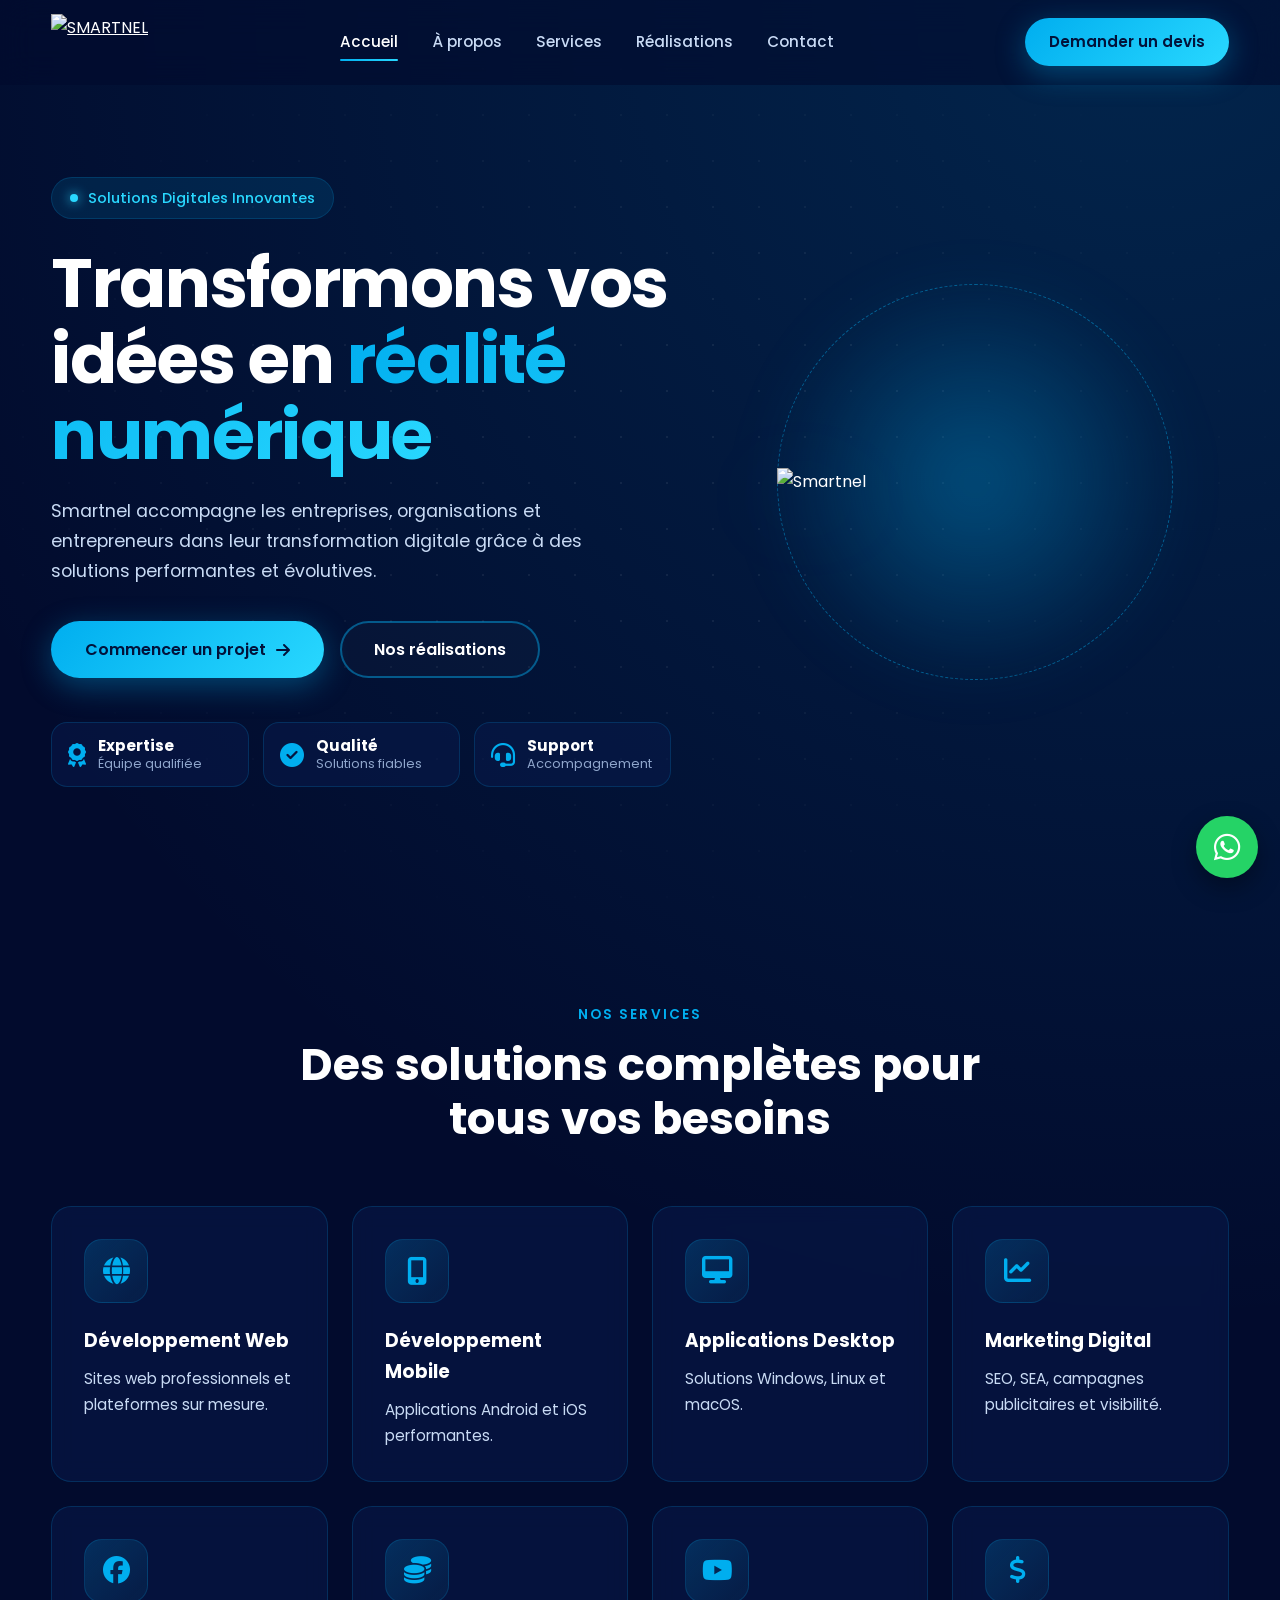
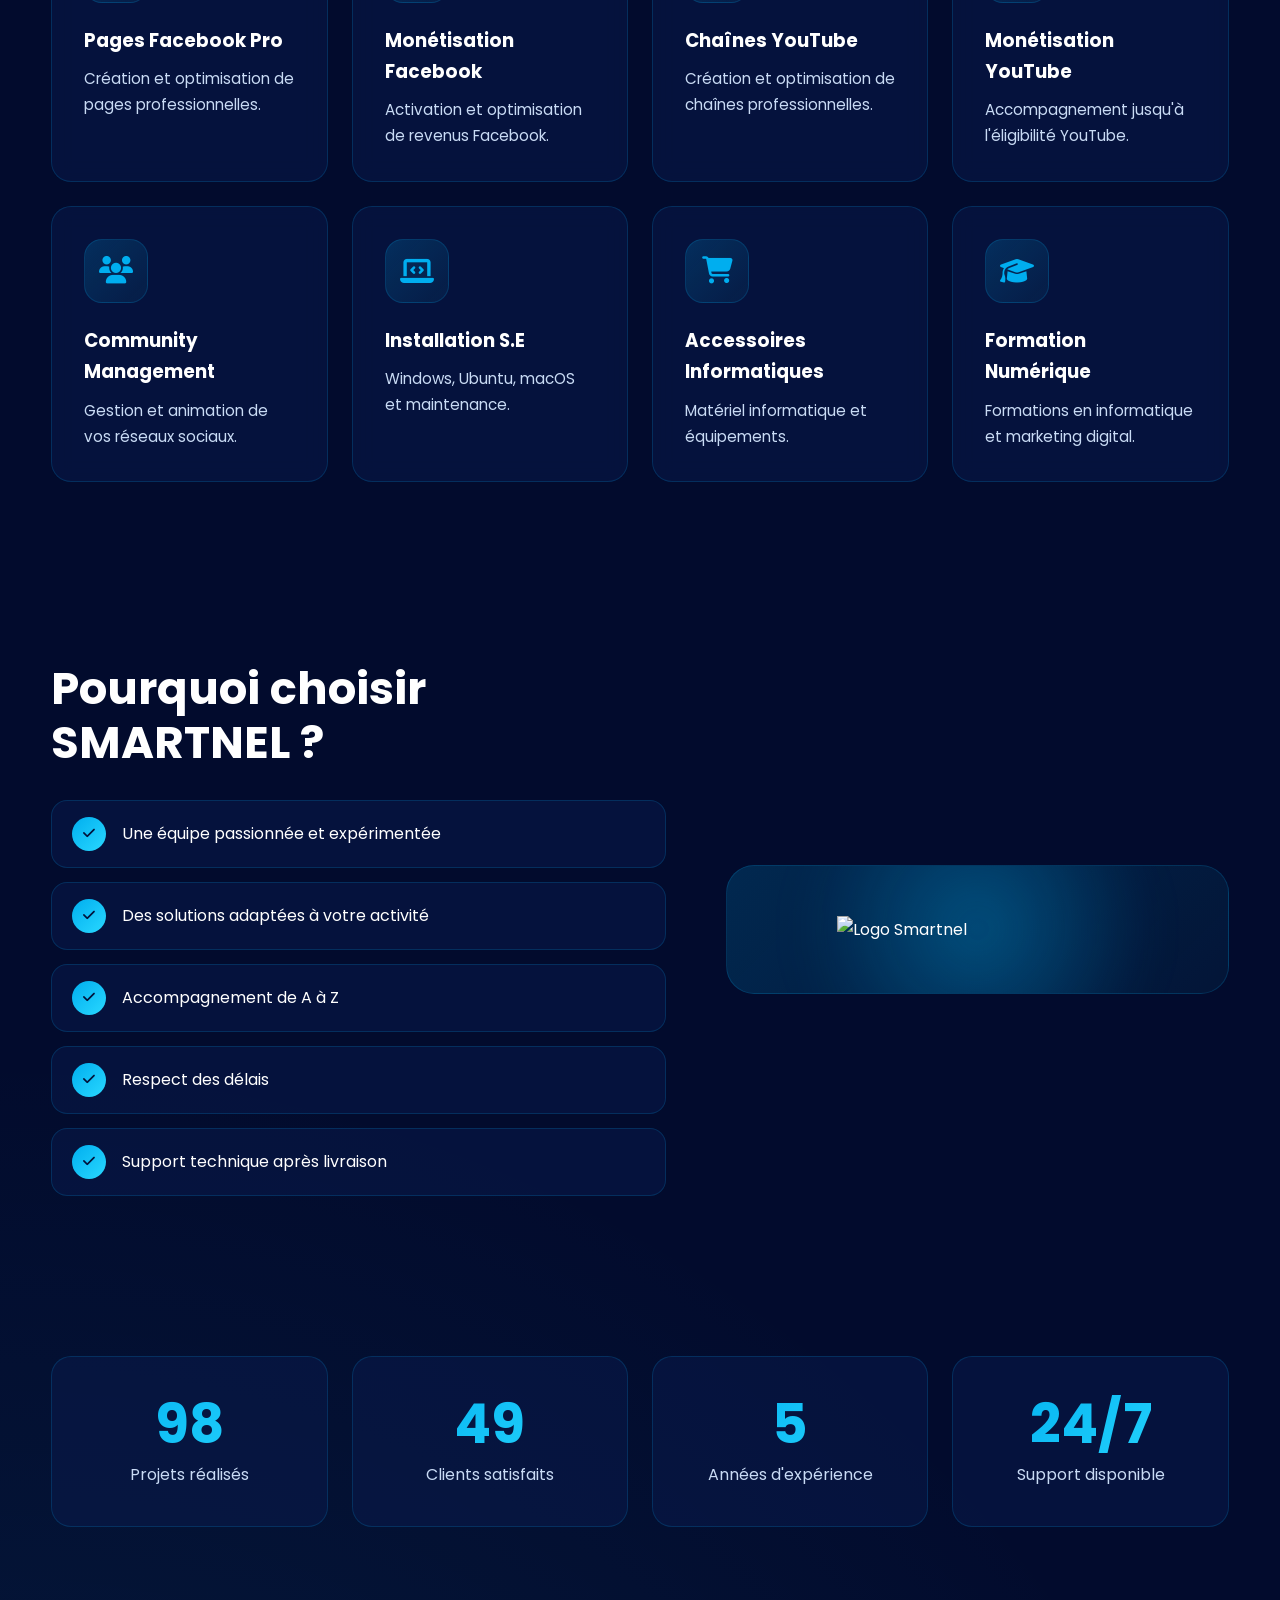
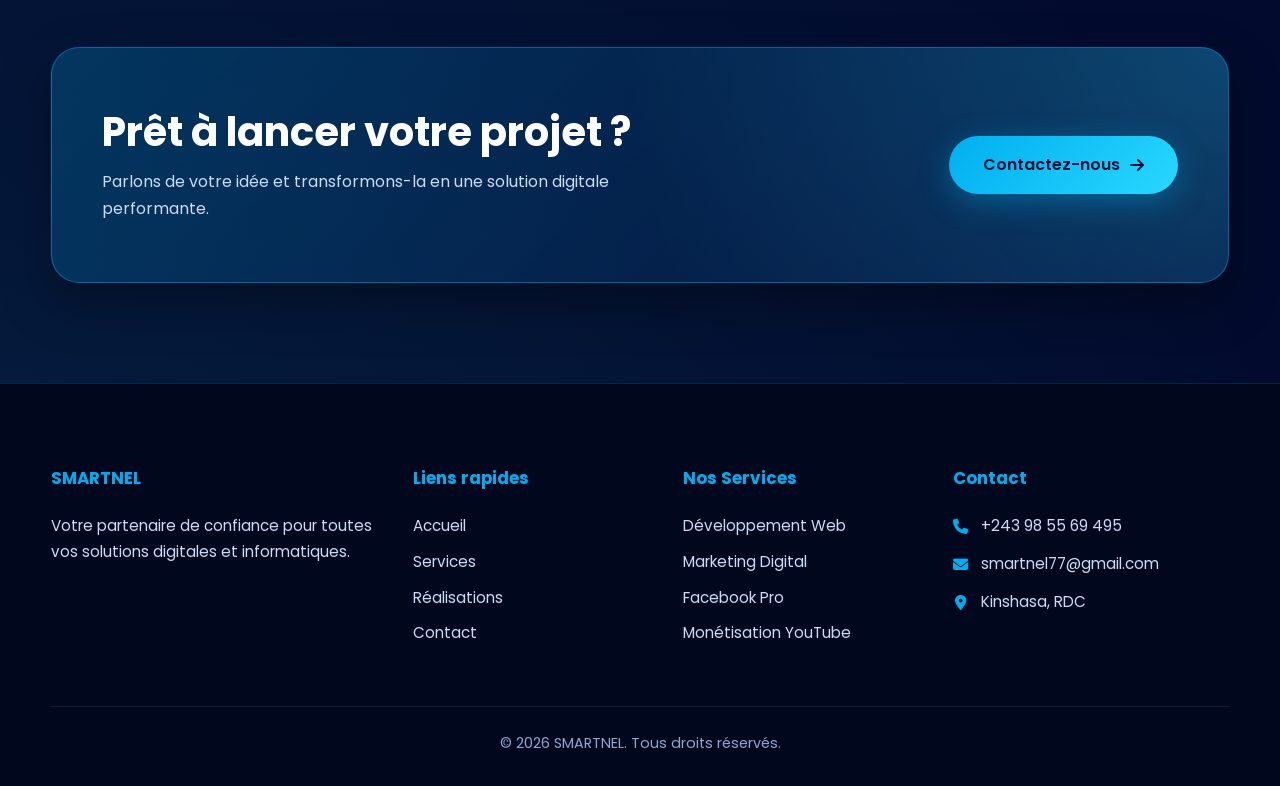
==== index.html @ 30cf660e "Add files via upload" ====
<!DOCTYPE html>
<html lang="fr">
<head>
    <meta charset="UTF-8">
    <meta name="viewport" content="width=device-width, initial-scale=1.0">
    <title>SMARTNEL | Agence Digitale & Solutions Informatiques</title>
    <meta name="description" content="Smartnel accompagne les entreprises et entrepreneurs à Kinshasa : développement web et mobile, marketing digital, community management, formation numérique.">
    <meta name="theme-color" content="#020B2D">

    <!-- Active les animations seulement si JavaScript fonctionne -->
    <script>document.documentElement.classList.add('js');</script>

    <link rel="stylesheet" href="../CSS/index.css">

    <link rel="preconnect" href="https://fonts.googleapis.com">
    <link rel="preconnect" href="https://fonts.gstatic.com" crossorigin>
    <link href="https://fonts.googleapis.com/css2?family=Poppins:wght@300;400;500;600;700;800&display=swap" rel="stylesheet">

    <link rel="stylesheet" href="https://cdnjs.cloudflare.com/ajax/libs/font-awesome/6.5.0/css/all.min.css">

    <script src="../JS/main.js" defer></script>
</head>

<body>

    <!-- FOND -->
    <div class="particles" aria-hidden="true"></div>

    <!-- EN-TÊTE -->
    <header>
        <nav class="navbar" aria-label="Navigation principale">

            <a href="index.html" class="logo" aria-label="SMARTNEL - Accueil">
                <img src="../IMAGES/logo final smarnel Business.png" alt="SMARTNEL">
            </a>

            <ul class="nav-menu" id="menu">
                <li><a href="index.html" class="active">Accueil</a></li>
                <li><a href="./HTML/About.html">À propos</a></li>
                <li><a href="./HTML/Services.html">Services</a></li>
                <li><a href="./HTML/realisation.html">Réalisations</a></li>
                <li><a href="./HTML/Contact.html">Contact</a></li>
                <li class="nav-cta-mobile"><a href="./HTML/Contact.html" class="btn-nav">Demander un devis</a></li>
            </ul>

            <a href="./HTML/Contact.html" class="btn-nav">Demander un devis</a>

            <button class="hamburger" type="button" aria-label="Ouvrir le menu" aria-controls="menu" aria-expanded="false">
                <i class="fas fa-bars"></i>
            </button>

        </nav>
    </header>

    <main>

    <!-- HERO -->
    <section class="hero">

        <div class="hero-content reveal">

            <span class="hero-badge">Solutions Digitales Innovantes</span>

            <h1>
                Transformons vos idées en
                <span>réalité numérique</span>
            </h1>

            <p>
                Smartnel accompagne les entreprises, organisations et
                entrepreneurs dans leur transformation digitale grâce à
                des solutions performantes et évolutives.
            </p>

            <div class="hero-buttons">
                <a href="Contact.html" class="btn-primary">
                    Commencer un projet <i class="fas fa-arrow-right"></i>
                </a>
                <a href="realisation.html" class="btn-secondary">Nos réalisations</a>
            </div>

            <div class="hero-features">

                <div class="feature">
                    <i class="fas fa-award"></i>
                    <div>
                        <h4>Expertise</h4>
                        <p>Équipe qualifiée</p>
                    </div>
                </div>

                <div class="feature">
                    <i class="fas fa-check-circle"></i>
                    <div>
                        <h4>Qualité</h4>
                        <p>Solutions fiables</p>
                    </div>
                </div>

                <div class="feature">
                    <i class="fas fa-headset"></i>
                    <div>
                        <h4>Support</h4>
                        <p>Accompagnement</p>
                    </div>
                </div>

            </div>

        </div>

        <div class="hero-image reveal" data-delay="2">
            <img src="../IMAGES/logo final smarnel Business.png" alt="Smartnel">
        </div>

    </section>

    <!-- SERVICES -->
    <section class="services" id="services">

        <div class="section-title reveal">
            <span>NOS SERVICES</span>
            <h2>Des solutions complètes pour tous vos besoins</h2>
        </div>

        <div class="services-grid">

            <div class="card service-card reveal">
                <div class="icon-box"><i class="fas fa-globe"></i></div>
                <h3>Développement Web</h3>
                <p>Sites web professionnels et plateformes sur mesure.</p>
            </div>

            <div class="card service-card reveal" data-delay="1">
                <div class="icon-box"><i class="fas fa-mobile-alt"></i></div>
                <h3>Développement Mobile</h3>
                <p>Applications Android et iOS performantes.</p>
            </div>

            <div class="card service-card reveal" data-delay="2">
                <div class="icon-box"><i class="fas fa-desktop"></i></div>
                <h3>Applications Desktop</h3>
                <p>Solutions Windows, Linux et macOS.</p>
            </div>

            <div class="card service-card reveal">
                <div class="icon-box"><i class="fas fa-chart-line"></i></div>
                <h3>Marketing Digital</h3>
                <p>SEO, SEA, campagnes publicitaires et visibilité.</p>
            </div>

            <div class="card service-card reveal" data-delay="1">
                <div class="icon-box"><i class="fab fa-facebook"></i></div>
                <h3>Pages Facebook Pro</h3>
                <p>Création et optimisation de pages professionnelles.</p>
            </div>

            <div class="card service-card reveal" data-delay="2">
                <div class="icon-box"><i class="fas fa-coins"></i></div>
                <h3>Monétisation Facebook</h3>
                <p>Activation et optimisation de revenus Facebook.</p>
            </div>

            <div class="card service-card reveal">
                <div class="icon-box"><i class="fab fa-youtube"></i></div>
                <h3>Chaînes YouTube</h3>
                <p>Création et optimisation de chaînes professionnelles.</p>
            </div>

            <div class="card service-card reveal" data-delay="1">
                <div class="icon-box"><i class="fas fa-dollar-sign"></i></div>
                <h3>Monétisation YouTube</h3>
                <p>Accompagnement jusqu'à l'éligibilité YouTube.</p>
            </div>

            <div class="card service-card reveal" data-delay="2">
                <div class="icon-box"><i class="fas fa-users"></i></div>
                <h3>Community Management</h3>
                <p>Gestion et animation de vos réseaux sociaux.</p>
            </div>

            <div class="card service-card reveal">
                <div class="icon-box"><i class="fas fa-laptop-code"></i></div>
                <h3>Installation S.E</h3>
                <p>Windows, Ubuntu, macOS et maintenance.</p>
            </div>

            <div class="card service-card reveal" data-delay="1">
                <div class="icon-box"><i class="fas fa-cart-shopping"></i></div>
                <h3>Accessoires Informatiques</h3>
                <p>Matériel informatique et équipements.</p>
            </div>

            <div class="card service-card reveal" data-delay="2">
                <div class="icon-box"><i class="fas fa-graduation-cap"></i></div>
                <h3>Formation Numérique</h3>
                <p>Formations en informatique et marketing digital.</p>
            </div>

        </div>

    </section>

    <!-- POURQUOI SMARTNEL -->
    <section class="why-smartnel">

        <div class="why-left reveal">

            <h2>Pourquoi choisir SMARTNEL ?</h2>

            <ul>
                <li><i class="fas fa-check"></i> Une équipe passionnée et expérimentée</li>
                <li><i class="fas fa-check"></i> Des solutions adaptées à votre activité</li>
                <li><i class="fas fa-check"></i> Accompagnement de A à Z</li>
                <li><i class="fas fa-check"></i> Respect des délais</li>
                <li><i class="fas fa-check"></i> Support technique après livraison</li>
            </ul>

        </div>

        <div class="why-right reveal" data-delay="2">
            <img src="../IMAGES/logo final smarnel Business.png" alt="Logo Smartnel">
        </div>

    </section>

    <!-- STATISTIQUES -->
    <section class="stats">

        <div class="stat-card reveal">
            <h3 class="counter" data-target="100">100</h3>
            <p>Projets réalisés</p>
        </div>

        <div class="stat-card reveal" data-delay="1">
            <h3 class="counter" data-target="50">50</h3>
            <p>Clients satisfaits</p>
        </div>

        <div class="stat-card reveal" data-delay="2">
            <h3 class="counter" data-target="5">5</h3>
            <p>Années d'expérience</p>
        </div>

        <div class="stat-card reveal" data-delay="3">
            <h3>24/7</h3>
            <p>Support disponible</p>
        </div>

    </section>

    <!-- APPEL À L'ACTION -->
    <section class="cta reveal">

        <div class="cta-content">
            <h2>Prêt à lancer votre projet ?</h2>
            <p>
                Parlons de votre idée et transformons-la
                en une solution digitale performante.
            </p>
        </div>

        <a href="Contact.html" class="btn-primary">
            Contactez-nous <i class="fas fa-arrow-right"></i>
        </a>

    </section>

    </main>

    <!-- PIED DE PAGE -->
    <footer>

        <div class="footer-grid">

            <div>
                <h3>SMARTNEL</h3>
                <p>
                    Votre partenaire de confiance pour toutes vos
                    solutions digitales et informatiques.
                </p>
            </div>

            <div>
                <h3>Liens rapides</h3>
                <ul>
                    <li><a href="index.html">Accueil</a></li>
                    <li><a href="Services.html">Services</a></li>
                    <li><a href="realisation.html">Réalisations</a></li>
                    <li><a href="Contact.html">Contact</a></li>
                </ul>
            </div>

            <div>
                <h3>Nos Services</h3>
                <ul>
                    <li><a href="Services.html">Développement Web</a></li>
                    <li><a href="Services.html">Marketing Digital</a></li>
                    <li><a href="Services.html">Facebook Pro</a></li>
                    <li><a href="Services.html">Monétisation YouTube</a></li>
                </ul>
            </div>

            <div class="footer-contact">
                <h3>Contact</h3>
                <p><i class="fas fa-phone"></i> <a href="tel:+243985569495">+243 98 55 69 495</a></p>
                <p><i class="fas fa-envelope"></i> <a href="mailto:smartnel77@gmail.com">smartnel77@gmail.com</a></p>
                <p><i class="fas fa-location-dot"></i> Kinshasa, RDC</p>
            </div>

        </div>

        <div class="footer-bottom">
            © 2026 SMARTNEL. Tous droits réservés.
        </div>

    </footer>

    <!-- WHATSAPP -->
    <a href="https://wa.me/243985569495" class="whatsapp" target="_blank" rel="noopener" aria-label="Discuter sur WhatsApp">
        <i class="fab fa-whatsapp"></i>
    </a>

</body>
</html>
---- CSS/index.css ----
/* ==========================================================
   SMARTNEL — FEUILLE DE STYLE COMMUNE (v2)
   À lier dans TOUTES les pages : ../CSS/index.css
   Sections :
   1. Variables (charte graphique)
   2. Base
   3. Composants réutilisables (boutons, titres, cartes, formulaires)
   4. En-tête / navigation
   5. Page d'accueil (hero, services, pourquoi, stats, CTA)
   6. Pages secondaires (page-hero, contenu, grilles)
   7. Pied de page, WhatsApp
   8. Animations & responsive
   ========================================================== */

/* ---------- 1. CHARTE GRAPHIQUE ---------- */
:root {
  --bg: #020B2D;
  --bg-soft: #061442;
  --bg-footer: #01081E;
  --bg-card: rgba(10, 26, 76, .55);

  --primary: #00AEEF;
  --secondary: #29D8FF;
  --on-primary: #02123A;          /* texte sur fond cyan : meilleur contraste */

  --white: #FFFFFF;
  --text: #C9DBF5;
  --muted: #8FA6CC;

  --border: rgba(0, 174, 239, .18);
  --border-strong: rgba(0, 174, 239, .45);

  --gradient: linear-gradient(135deg, #00AEEF, #29D8FF);
  --gradient-soft: linear-gradient(135deg, rgba(0,174,239,.18), rgba(41,216,255,.05));

  --radius: 20px;
  --radius-lg: 28px;

  --shadow: 0 20px 50px rgba(0, 0, 0, .35);
  --glow: 0 8px 30px rgba(0, 174, 239, .35);

  --header-h: 84px;
  --container: 1200px;
}

/* ---------- 2. BASE ---------- */
*, *::before, *::after { margin: 0; padding: 0; box-sizing: border-box; }

html { scroll-behavior: smooth; scroll-padding-top: calc(var(--header-h) + 10px); }

body {
  font-family: 'Poppins', sans-serif;
  font-size: 1rem;
  line-height: 1.7;
  color: var(--white);
  background:
    radial-gradient(circle at 90% 0%, rgba(0,174,239,.16), transparent 32%),
    radial-gradient(circle at 0% 100%, rgba(41,216,255,.10), transparent 32%),
    var(--bg);
  overflow-x: hidden;
}

img { max-width: 100%; display: block; }
a { color: inherit; }
button, input, textarea, select { font: inherit; color: inherit; }

:focus-visible { outline: 2px solid var(--secondary); outline-offset: 3px; border-radius: 6px; }

::selection { background: var(--primary); color: var(--on-primary); }

/* Fond en points discrets */
.particles {
  position: fixed; inset: 0; z-index: -1; pointer-events: none;
  background-image: radial-gradient(rgba(255,255,255,.9) 1px, transparent 1px);
  background-size: 46px 46px;
  opacity: .07;
  -webkit-mask-image: radial-gradient(ellipse at center, #000 30%, transparent 80%);
          mask-image: radial-gradient(ellipse at center, #000 30%, transparent 80%);
}

/* ---------- 3. COMPOSANTS RÉUTILISABLES ---------- */
.container { width: min(92%, var(--container)); margin-inline: auto; }
.section { padding: 100px 0; }

/* Boutons */
.btn-primary, .btn-secondary, .btn-nav {
  display: inline-flex; align-items: center; justify-content: center; gap: 10px;
  text-decoration: none; font-weight: 600; border-radius: 50px;
  transition: transform .3s, box-shadow .3s, background .3s, border-color .3s;
  cursor: pointer; border: 0;
}
.btn-primary {
  background: var(--gradient); color: var(--on-primary);
  padding: 15px 34px; box-shadow: var(--glow);
}
.btn-primary:hover { transform: translateY(-4px); box-shadow: 0 14px 40px rgba(0,174,239,.5); }

.btn-secondary {
  padding: 13px 32px; color: var(--white);
  border: 2px solid var(--border-strong); background: rgba(255,255,255,.02);
}
.btn-secondary:hover { border-color: var(--secondary); background: rgba(0,174,239,.12); transform: translateY(-4px); }

.btn-nav {
  background: var(--gradient); color: var(--on-primary);
  padding: 11px 24px; font-size: .95rem; box-shadow: var(--glow);
}
.btn-nav:hover { transform: translateY(-2px); }

/* Titres de section */
.section-title { text-align: center; max-width: 720px; margin: 0 auto 60px; }
.section-title span {
  display: inline-block; color: var(--primary); font-weight: 600;
  letter-spacing: .15em; font-size: .85rem; margin-bottom: 12px;
}
.section-title h2 { font-size: clamp(1.9rem, 4vw, 2.8rem); line-height: 1.2; }
.section-title p { color: var(--text); margin-top: 14px; }

/* Carte générique (réutilisable partout) */
.card {
  background: var(--bg-card);
  backdrop-filter: blur(10px); -webkit-backdrop-filter: blur(10px);
  border: 1px solid var(--border);
  border-radius: var(--radius);
  padding: 32px;
  transition: transform .4s, border-color .4s, box-shadow .4s;
}
.card:hover { transform: translateY(-8px); border-color: var(--primary); box-shadow: 0 0 30px rgba(0,174,239,.22); }

/* Pastille d'icône */
.icon-box {
  width: 64px; height: 64px; border-radius: 18px;
  display: grid; place-items: center; margin-bottom: 22px;
  background: var(--gradient-soft); border: 1px solid var(--border);
  color: var(--primary); font-size: 1.7rem;
  transition: background .4s, color .4s, transform .4s;
}
.card:hover .icon-box { background: var(--gradient); color: var(--on-primary); transform: rotate(-6deg) scale(1.05); }

/* Formulaires (page Contact) */
.form-group { margin-bottom: 20px; }
.form-group label { display: block; margin-bottom: 8px; font-weight: 500; color: var(--text); font-size: .95rem; }
.form-control {
  width: 100%; padding: 14px 18px; border-radius: 14px;
  background: rgba(2, 11, 45, .6); border: 1px solid var(--border); color: var(--white);
  transition: border-color .3s, box-shadow .3s;
}
.form-control::placeholder { color: var(--muted); }
.form-control:focus { outline: none; border-color: var(--primary); box-shadow: 0 0 0 4px rgba(0,174,239,.18); }
textarea.form-control { min-height: 150px; resize: vertical; }

/* Étiquettes */
.tag {
  display: inline-block; padding: 6px 14px; border-radius: 30px; font-size: .82rem; font-weight: 500;
  background: rgba(0,174,239,.14); color: var(--secondary); border: 1px solid var(--border);
}

/* ---------- 4. EN-TÊTE ---------- */
header {
  position: fixed; top: 0; left: 0; width: 100%; z-index: 999;
  background: rgba(2, 11, 45, .6);
  backdrop-filter: blur(16px); -webkit-backdrop-filter: blur(16px);
  border-bottom: 1px solid transparent;
  transition: background .3s, border-color .3s, box-shadow .3s;
}
header.scrolled {
  background: rgba(2, 11, 45, .92);
  border-bottom-color: var(--border);
  box-shadow: 0 8px 30px rgba(0,0,0,.3);
}

.navbar {
  width: min(92%, var(--container)); margin: auto; min-height: var(--header-h);
  display: flex; align-items: center; justify-content: space-between; gap: 24px;
}
.logo img { height: 56px; width: auto; }

.nav-menu { display: flex; gap: 6px; list-style: none; }
.nav-menu a {
  position: relative; display: block; padding: 8px 14px;
  color: var(--text); text-decoration: none; font-weight: 500; font-size: .95rem;
  transition: color .3s;
}
.nav-menu a::after {
  content: ""; position: absolute; left: 14px; right: 14px; bottom: 2px; height: 2px;
  background: var(--gradient); border-radius: 2px;
  transform: scaleX(0); transform-origin: left; transition: transform .3s;
}
.nav-menu a:hover, .nav-menu a.active { color: var(--white); }
.nav-menu a:hover::after, .nav-menu a.active::after { transform: scaleX(1); }
.nav-cta-mobile { display: none; }

.hamburger {
  display: none; background: none; border: 0; cursor: pointer;
  color: var(--white); font-size: 1.7rem; width: 46px; height: 46px; border-radius: 12px;
}
.hamburger:hover { background: rgba(0,174,239,.12); }

/* ---------- 5. ACCUEIL ---------- */
.hero {
  min-height: 100vh;
  width: min(92%, var(--container)); margin: auto;
  padding: calc(var(--header-h) + 50px) 0 70px;
  display: grid; grid-template-columns: 1.1fr .9fr; align-items: center; gap: 50px;
}

.hero-badge {
  display: inline-flex; align-items: center; gap: 10px;
  padding: 8px 18px; margin-bottom: 26px; border-radius: 30px;
  background: rgba(0,174,239,.12); border: 1px solid var(--border);
  color: var(--secondary); font-size: .9rem; font-weight: 500;
}
.hero-badge::before {
  content: ""; width: 8px; height: 8px; border-radius: 50%;
  background: var(--secondary); box-shadow: 0 0 12px var(--secondary);
}

.hero h1 { font-size: clamp(2.3rem, 5.4vw, 4.4rem); line-height: 1.1; font-weight: 700; margin-bottom: 24px; letter-spacing: -.02em; }
.hero h1 span {
  background: var(--gradient); -webkit-background-clip: text; background-clip: text;
  -webkit-text-fill-color: transparent; color: transparent;
}
.hero-content > p { font-size: 1.1rem; color: var(--text); max-width: 560px; margin-bottom: 34px; }

.hero-buttons { display: flex; flex-wrap: wrap; gap: 16px; margin-bottom: 44px; }

.hero-features { display: grid; grid-template-columns: repeat(3, 1fr); gap: 14px; }
.feature {
  display: flex; align-items: center; gap: 12px; padding: 14px 16px;
  background: var(--bg-card); border: 1px solid var(--border); border-radius: 16px;
}
.feature i { color: var(--primary); font-size: 1.5rem; }
.feature h4 { font-size: .95rem; line-height: 1.2; }
.feature p { font-size: .8rem; color: var(--muted); line-height: 1.3; }

.hero-image { position: relative; display: grid; place-items: center; }
.hero-image::before {
  content: ""; position: absolute; width: 85%; aspect-ratio: 1; border-radius: 50%;
  background: radial-gradient(circle, rgba(0,174,239,.35), transparent 68%);
  filter: blur(30px);
}
.hero-image::after {
  content: ""; position: absolute; width: 78%; aspect-ratio: 1; border-radius: 50%;
  border: 1px dashed var(--border-strong);
  animation: spin 40s linear infinite;
}
.hero-image img { position: relative; z-index: 1; width: 78%; animation: floating 6s ease-in-out infinite; filter: drop-shadow(0 20px 40px rgba(0,174,239,.35)); }

/* Services */
.services { padding: 100px 0; width: min(92%, var(--container)); margin: auto; }
.services-grid { display: grid; grid-template-columns: repeat(auto-fit, minmax(260px, 1fr)); gap: 24px; }
.service-card h3 { font-size: 1.15rem; margin-bottom: 10px; }
.service-card p { color: var(--text); font-size: .95rem; }

/* Pourquoi SMARTNEL */
.why-smartnel {
  width: min(92%, var(--container)); margin: auto; padding: 80px 0;
  display: grid; grid-template-columns: 1.1fr .9fr; align-items: center; gap: 60px;
}
.why-left h2 { font-size: clamp(1.9rem, 4vw, 2.8rem); line-height: 1.2; margin-bottom: 30px; }
.why-left ul { list-style: none; display: grid; gap: 14px; }
.why-left li {
  display: flex; align-items: center; gap: 16px; padding: 16px 20px;
  background: var(--bg-card); border: 1px solid var(--border); border-radius: 16px;
  transition: transform .3s, border-color .3s;
}
.why-left li:hover { transform: translateX(8px); border-color: var(--primary); }
.why-left li i {
  flex: none; width: 34px; height: 34px; border-radius: 50%; display: grid; place-items: center;
  background: var(--gradient); color: var(--on-primary); font-size: .85rem;
}
.why-right {
  position: relative; display: grid; place-items: center; padding: 50px;
  border-radius: var(--radius-lg); background: var(--gradient-soft); border: 1px solid var(--border);
  overflow: hidden;
}
.why-right::before {
  content: ""; position: absolute; width: 70%; aspect-ratio: 1; border-radius: 50%;
  background: radial-gradient(circle, rgba(0,174,239,.35), transparent 70%); filter: blur(24px);
}
.why-right img { position: relative; width: 70%; }

/* Statistiques */
.stats {
  width: min(92%, var(--container)); margin: auto; padding: 80px 0;
  display: grid; grid-template-columns: repeat(auto-fit, minmax(220px, 1fr)); gap: 24px;
}
.stat-card {
  text-align: center; padding: 38px 20px; border-radius: var(--radius);
  background: var(--bg-card); border: 1px solid var(--border);
  transition: transform .3s, border-color .3s;
}
.stat-card:hover { transform: translateY(-6px); border-color: var(--primary); }
.stat-card h3 {
  font-size: clamp(2.4rem, 5vw, 3.4rem); line-height: 1.1; font-weight: 700;
  background: var(--gradient); -webkit-background-clip: text; background-clip: text;
  -webkit-text-fill-color: transparent; color: transparent;
}
.stat-card p { color: var(--text); margin-top: 6px; }

/* Appel à l'action */
.cta {
  width: min(92%, var(--container)); margin: 40px auto 100px;
  padding: 60px 50px; border-radius: var(--radius-lg);
  display: flex; align-items: center; justify-content: space-between; gap: 30px; flex-wrap: wrap;
  background:
    radial-gradient(circle at 100% 0%, rgba(41,216,255,.25), transparent 50%),
    linear-gradient(135deg, rgba(0,174,239,.22), rgba(6,20,66,.8));
  border: 1px solid var(--border-strong);
  box-shadow: var(--shadow);
}
.cta h2 { font-size: clamp(1.7rem, 3.6vw, 2.5rem); line-height: 1.2; margin-bottom: 12px; }
.cta p { color: var(--text); max-width: 520px; }

/* ---------- 6. PAGES SECONDAIRES ---------- */
/* Bandeau de titre en haut de chaque page (About, Services, Blog…) */
.page-hero {
  padding: calc(var(--header-h) + 70px) 0 60px; text-align: center;
  background: radial-gradient(ellipse at 50% 0%, rgba(0,174,239,.2), transparent 60%);
}
.page-hero h1 { font-size: clamp(2.2rem, 5vw, 3.6rem); line-height: 1.15; margin-bottom: 14px; }
.page-hero p { color: var(--text); max-width: 640px; margin: 0 auto; }
.breadcrumb { display: inline-flex; gap: 10px; margin-bottom: 18px; font-size: .9rem; color: var(--muted); }
.breadcrumb a { color: var(--secondary); text-decoration: none; }
.breadcrumb a:hover { text-decoration: underline; }

.grid-2 { display: grid; grid-template-columns: repeat(2, 1fr); gap: 30px; }
.grid-3 { display: grid; grid-template-columns: repeat(auto-fit, minmax(280px, 1fr)); gap: 28px; }

/* Texte long (articles de blog, à propos) */
.prose { max-width: 780px; margin: auto; color: var(--text); }
.prose h2, .prose h3 { color: var(--white); margin: 36px 0 14px; line-height: 1.25; }
.prose p { margin-bottom: 18px; }
.prose a { color: var(--secondary); }
.prose ul { margin: 0 0 18px 22px; }

/* ---------- 7. PIED DE PAGE & WHATSAPP ---------- */
footer { background: var(--bg-footer); border-top: 1px solid var(--border); padding: 80px 0 30px; }
.footer-grid {
  width: min(92%, var(--container)); margin: auto;
  display: grid; grid-template-columns: 1.4fr 1fr 1fr 1.2fr; gap: 40px;
}
.footer-grid h3 { margin-bottom: 20px; color: var(--primary); font-size: 1.05rem; }
.footer-grid p, .footer-grid li { color: var(--text); font-size: .95rem; }
.footer-grid ul { list-style: none; }
.footer-grid li { margin-bottom: 10px; }
.footer-grid a { text-decoration: none; transition: color .3s, padding .3s; }
.footer-grid ul a:hover { color: var(--secondary); padding-left: 6px; }
.footer-contact p { display: flex; align-items: flex-start; gap: 12px; margin-bottom: 12px; }
.footer-contact i { color: var(--primary); margin-top: 6px; width: 16px; text-align: center; }
.footer-bottom {
  width: min(92%, var(--container)); margin: 50px auto 0; padding-top: 24px;
  text-align: center; color: var(--muted); font-size: .9rem;
  border-top: 1px solid rgba(255,255,255,.08);
}

.whatsapp {
  position: fixed; right: 22px; bottom: 22px; z-index: 999;
  width: 62px; height: 62px; border-radius: 50%;
  display: grid; place-items: center;
  background: #25D366; color: var(--white); font-size: 1.9rem; text-decoration: none;
  box-shadow: 0 10px 25px rgba(0,0,0,.35);
  animation: pulse 2s infinite; transition: transform .3s;
}
.whatsapp:hover { transform: scale(1.1); }

/* ---------- 8. ANIMATIONS ---------- */
@keyframes floating { 0%, 100% { transform: translateY(0); } 50% { transform: translateY(-18px); } }
@keyframes spin { to { transform: rotate(360deg); } }
@keyframes pulse {
  0%   { box-shadow: 0 0 0 0 rgba(37,211,102,.6), 0 10px 25px rgba(0,0,0,.35); }
  70%  { box-shadow: 0 0 0 20px rgba(37,211,102,0), 0 10px 25px rgba(0,0,0,.35); }
  100% { box-shadow: 0 0 0 0 rgba(37,211,102,0), 0 10px 25px rgba(0,0,0,.35); }
}

/* Apparition au défilement (activée seulement si JavaScript est actif) */
.js .reveal { opacity: 0; transform: translateY(28px); transition: opacity .7s ease, transform .7s ease; }
.js .reveal.visible { opacity: 1; transform: none; }
.js .reveal[data-delay="1"] { transition-delay: .08s; }
.js .reveal[data-delay="2"] { transition-delay: .16s; }
.js .reveal[data-delay="3"] { transition-delay: .24s; }

@media (prefers-reduced-motion: reduce) {
  *, *::before, *::after { animation: none !important; transition: none !important; scroll-behavior: auto !important; }
  .js .reveal { opacity: 1; transform: none; }
}

/* ---------- RESPONSIVE ---------- */
@media (max-width: 991px) {
  .hero { grid-template-columns: 1fr; text-align: center; min-height: auto; gap: 30px; }
  .hero-content > p { margin-inline: auto; }
  .hero-buttons { justify-content: center; }
  .hero-image { order: -1; }
  .hero-image img { width: 52%; }
  .hero-image::after { width: 56%; }
  .hero-image::before { width: 60%; }

  .why-smartnel { grid-template-columns: 1fr; }
  .footer-grid { grid-template-columns: 1fr 1fr; }
  .grid-2 { grid-template-columns: 1fr; }

  .btn-nav { display: none; }
  .hamburger { display: grid; place-items: center; }

  .nav-menu {
    position: absolute; top: 100%; left: 0; right: 0;
    flex-direction: column; gap: 0; padding: 12px 4%;
    background: rgba(2, 11, 45, .97);
    border-bottom: 1px solid var(--border);
    box-shadow: 0 20px 40px rgba(0,0,0,.4);
    max-height: 0; overflow: hidden; opacity: 0; visibility: hidden;
    transition: max-height .4s ease, opacity .3s, visibility .3s;
  }
  .nav-menu.open { max-height: 480px; opacity: 1; visibility: visible; padding: 16px 4% 24px; }
  .nav-menu a { padding: 14px 6px; border-bottom: 1px solid rgba(255,255,255,.06); font-size: 1rem; }
  .nav-menu a::after { display: none; }
  .nav-menu a.active { color: var(--primary); }
  .nav-cta-mobile { display: block; margin-top: 16px; }
  .nav-menu .nav-cta-mobile a { display: flex; border: 0; text-align: center; color: var(--on-primary); }

  .cta { padding: 44px 28px; text-align: center; justify-content: center; }
}

@media (max-width: 576px) {
  .section, .services { padding: 70px 0; }
  .hero-features { grid-template-columns: 1fr; }
  .hero-buttons .btn-primary, .hero-buttons .btn-secondary { width: 100%; }
  .footer-grid { grid-template-columns: 1fr; }
  .logo img { height: 48px; }
  .whatsapp { width: 56px; height: 56px; right: 16px; bottom: 16px; }
}
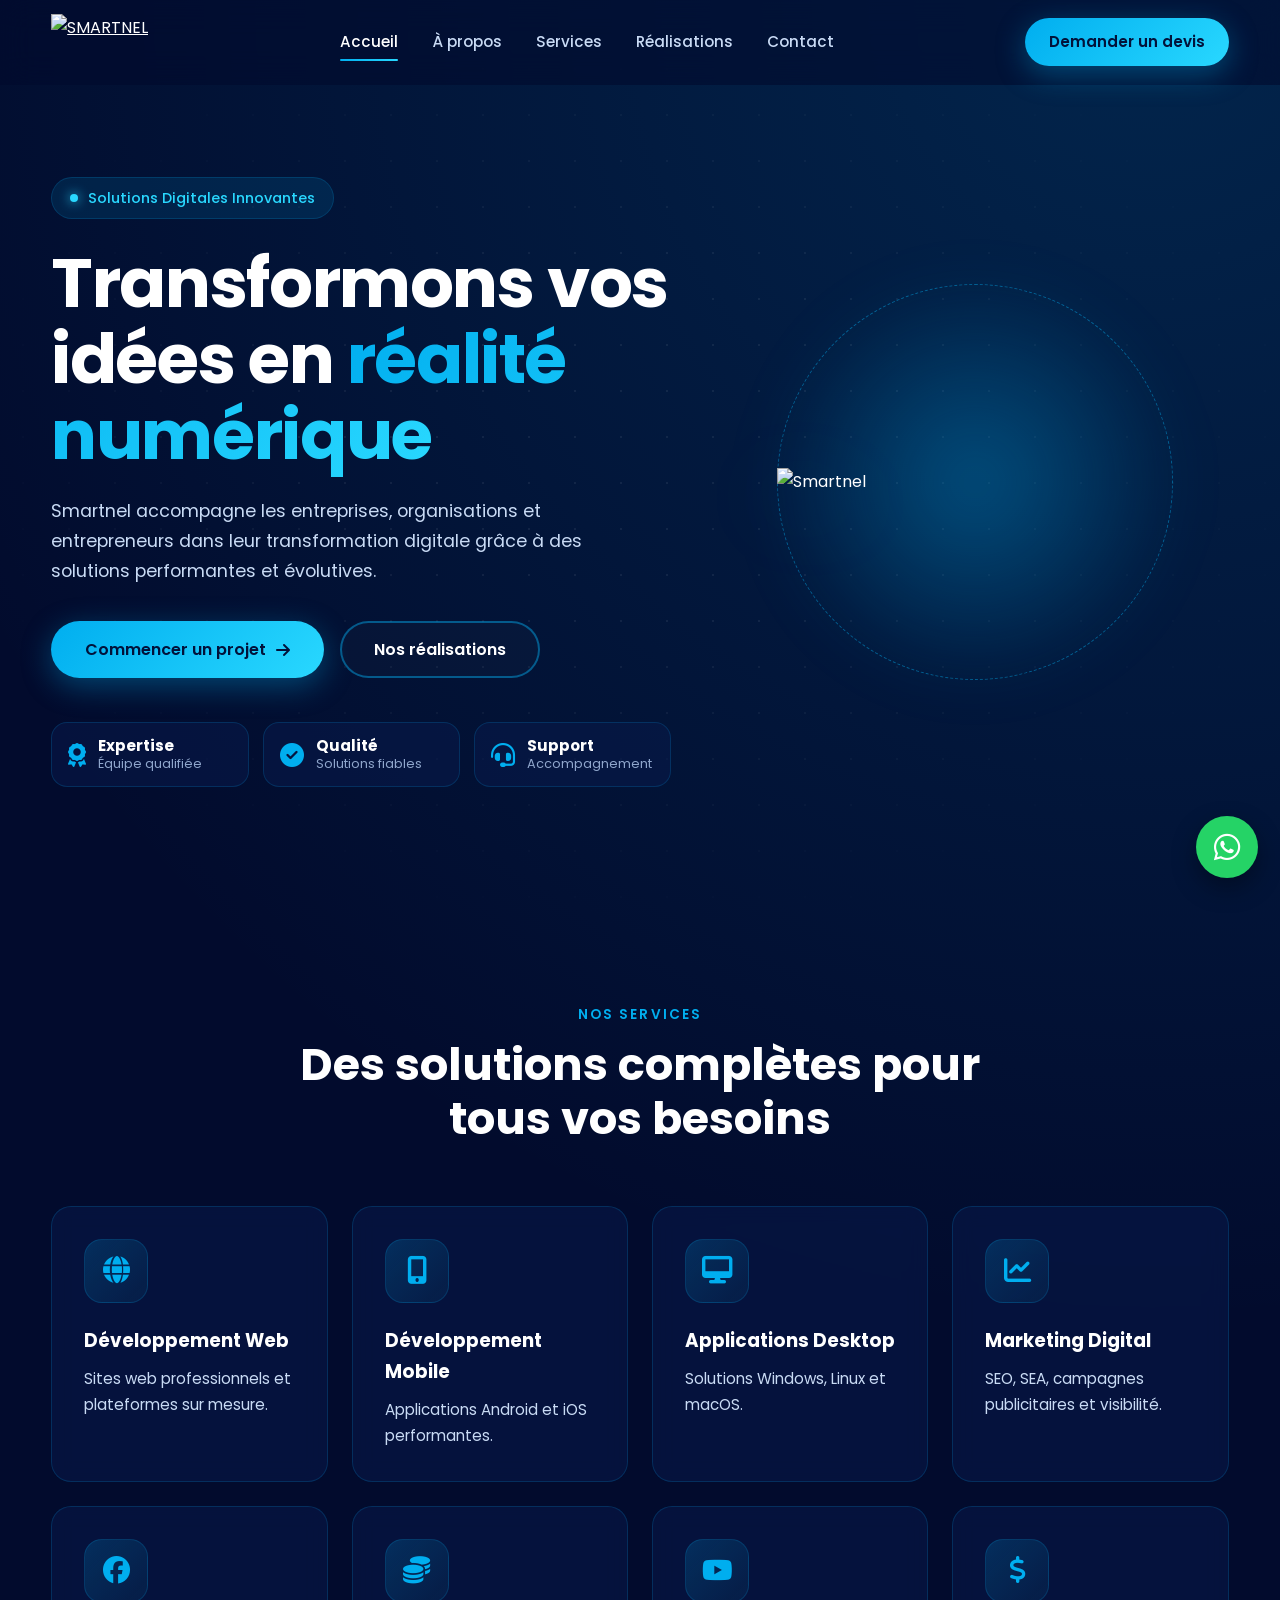
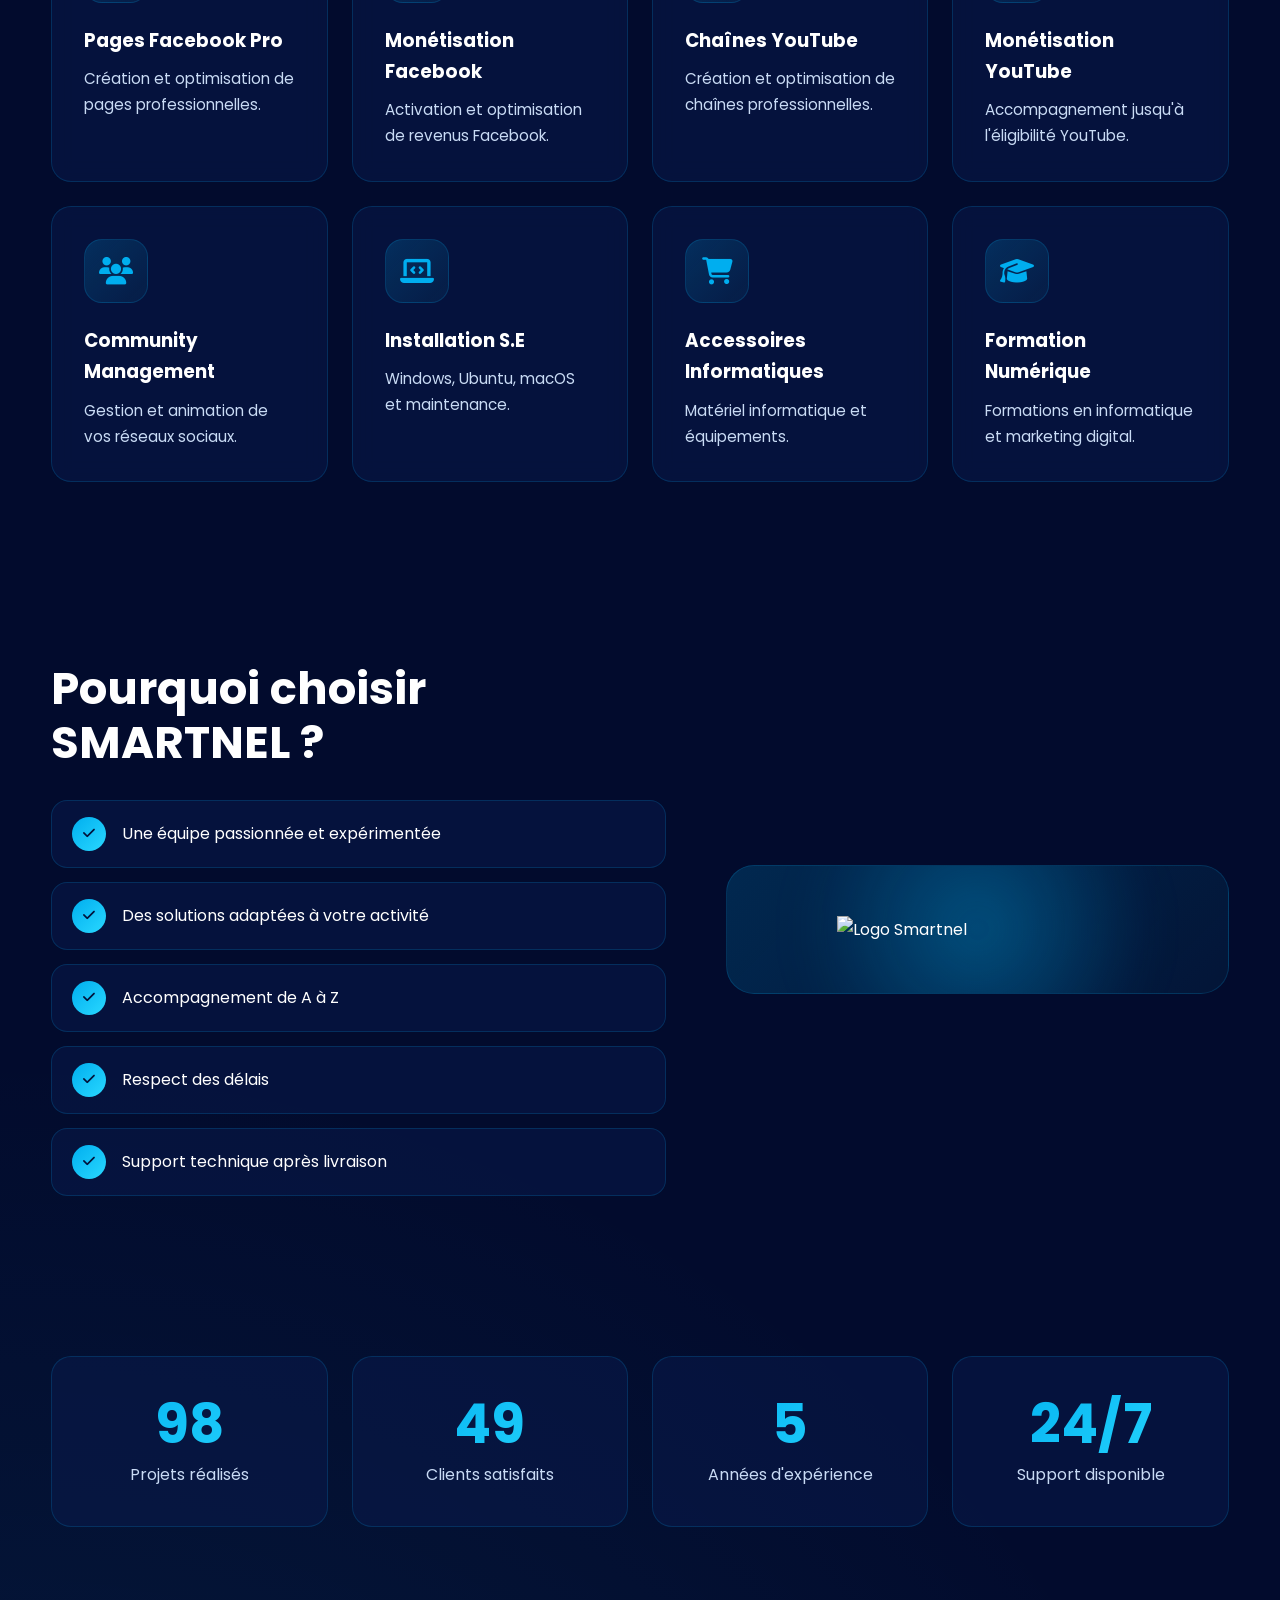
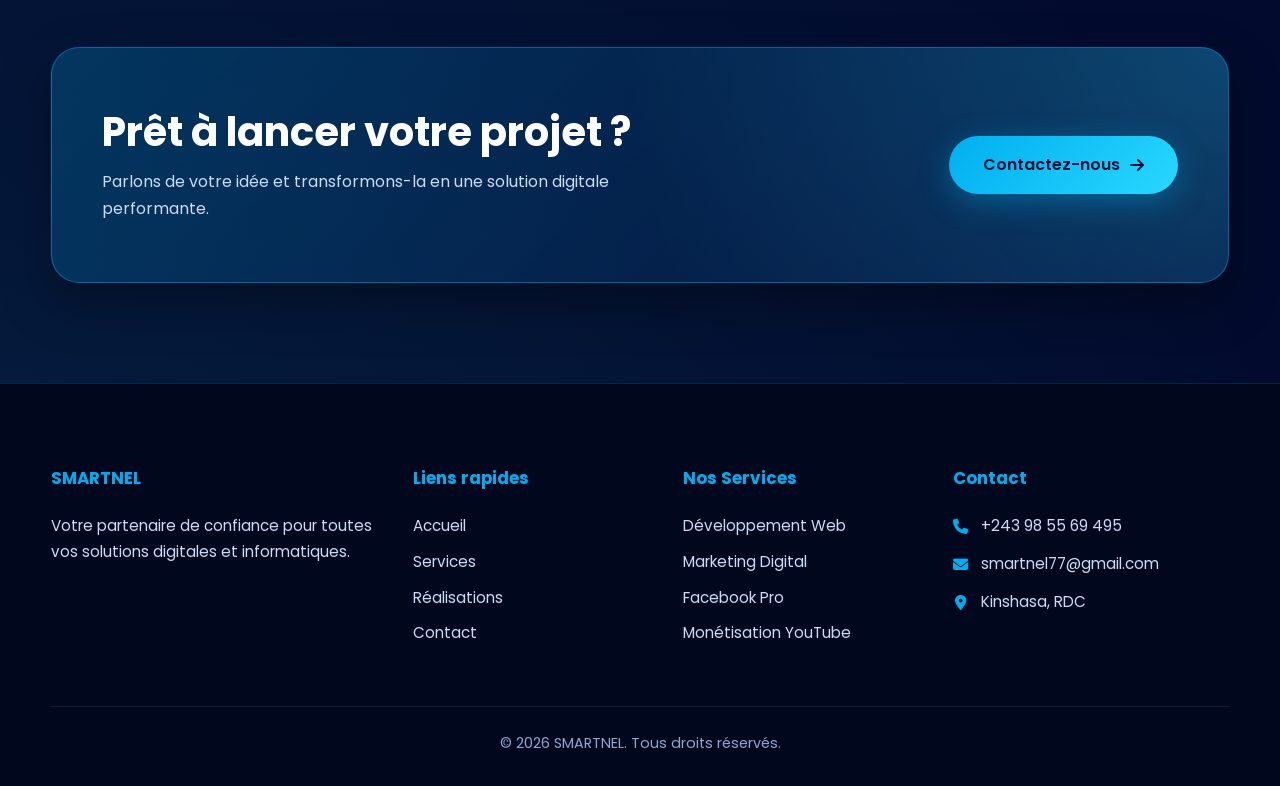
==== commit 81c127e6: "Fix HTML encoding issues in index.html" ====
--- a/index.html
+++ b/index.html
@@ -322,4 +322,4 @@
     </a>
 
 </body>
-</html>+</html>
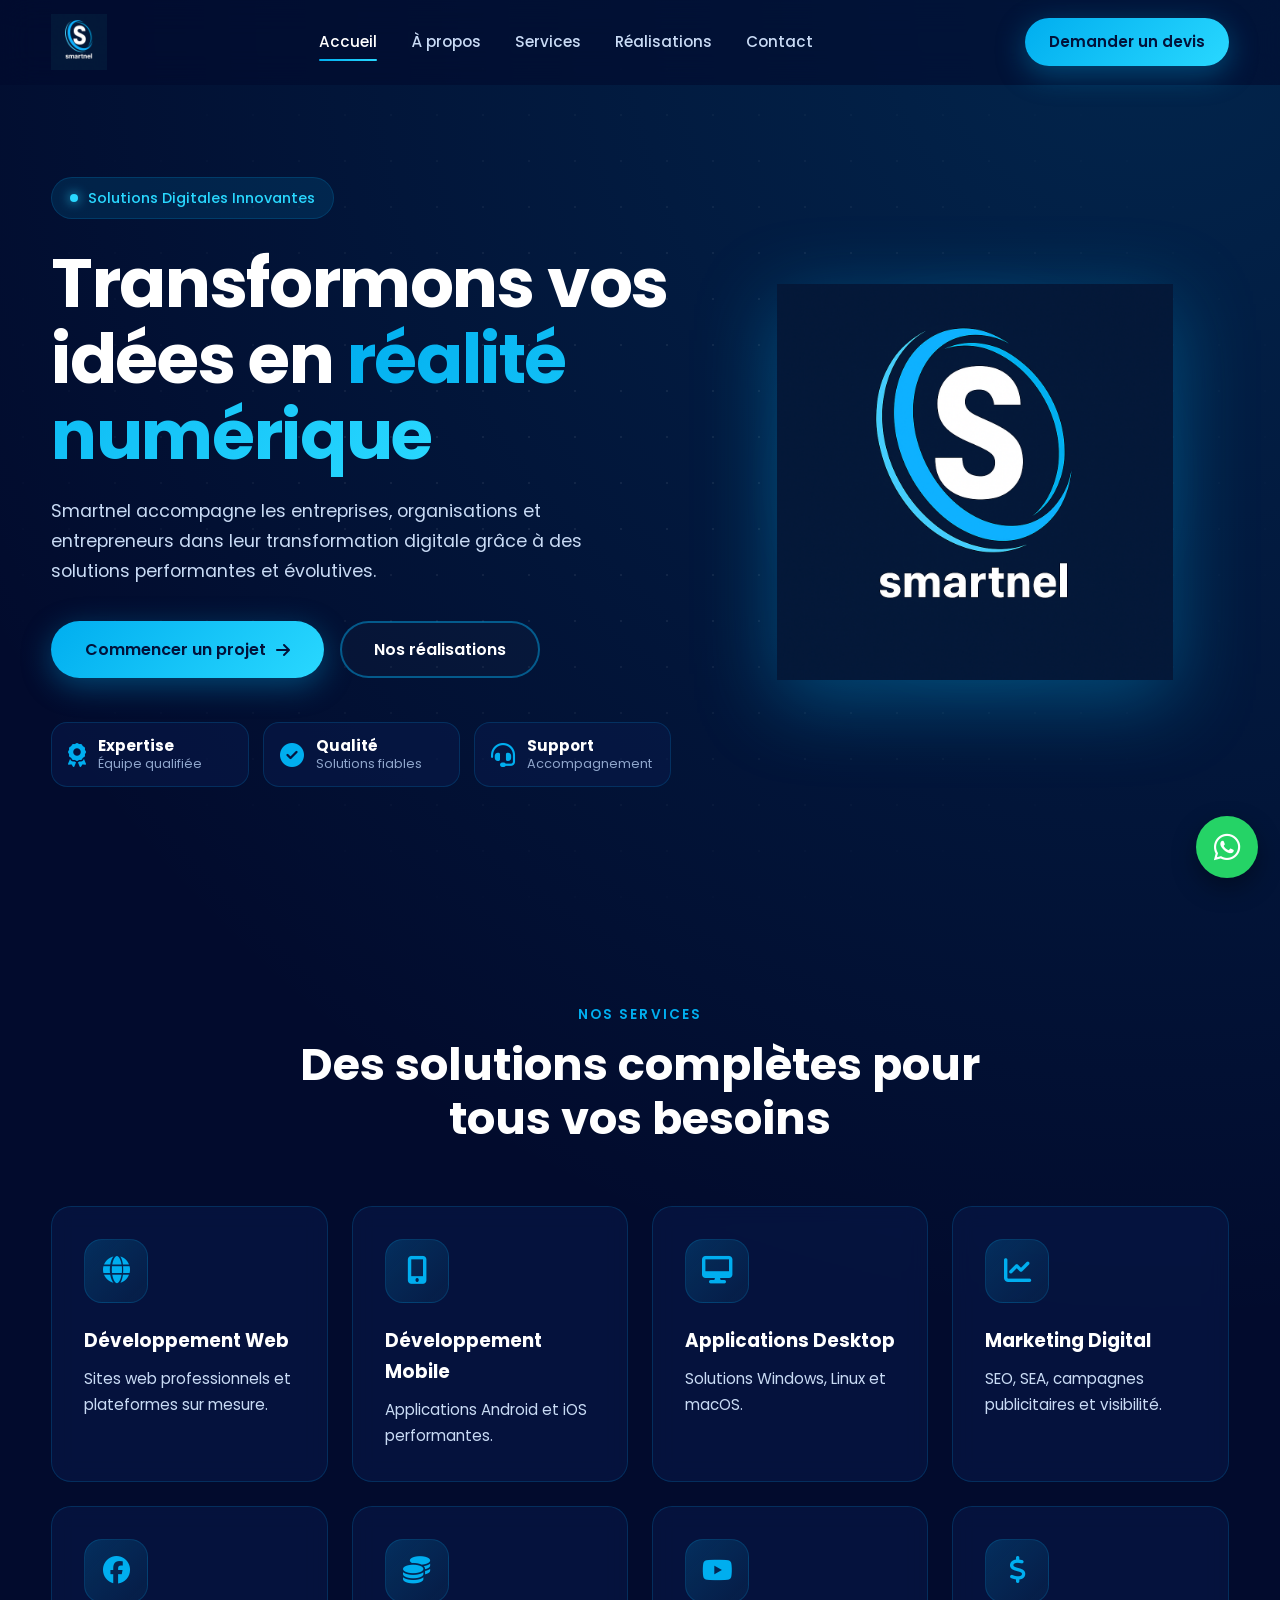
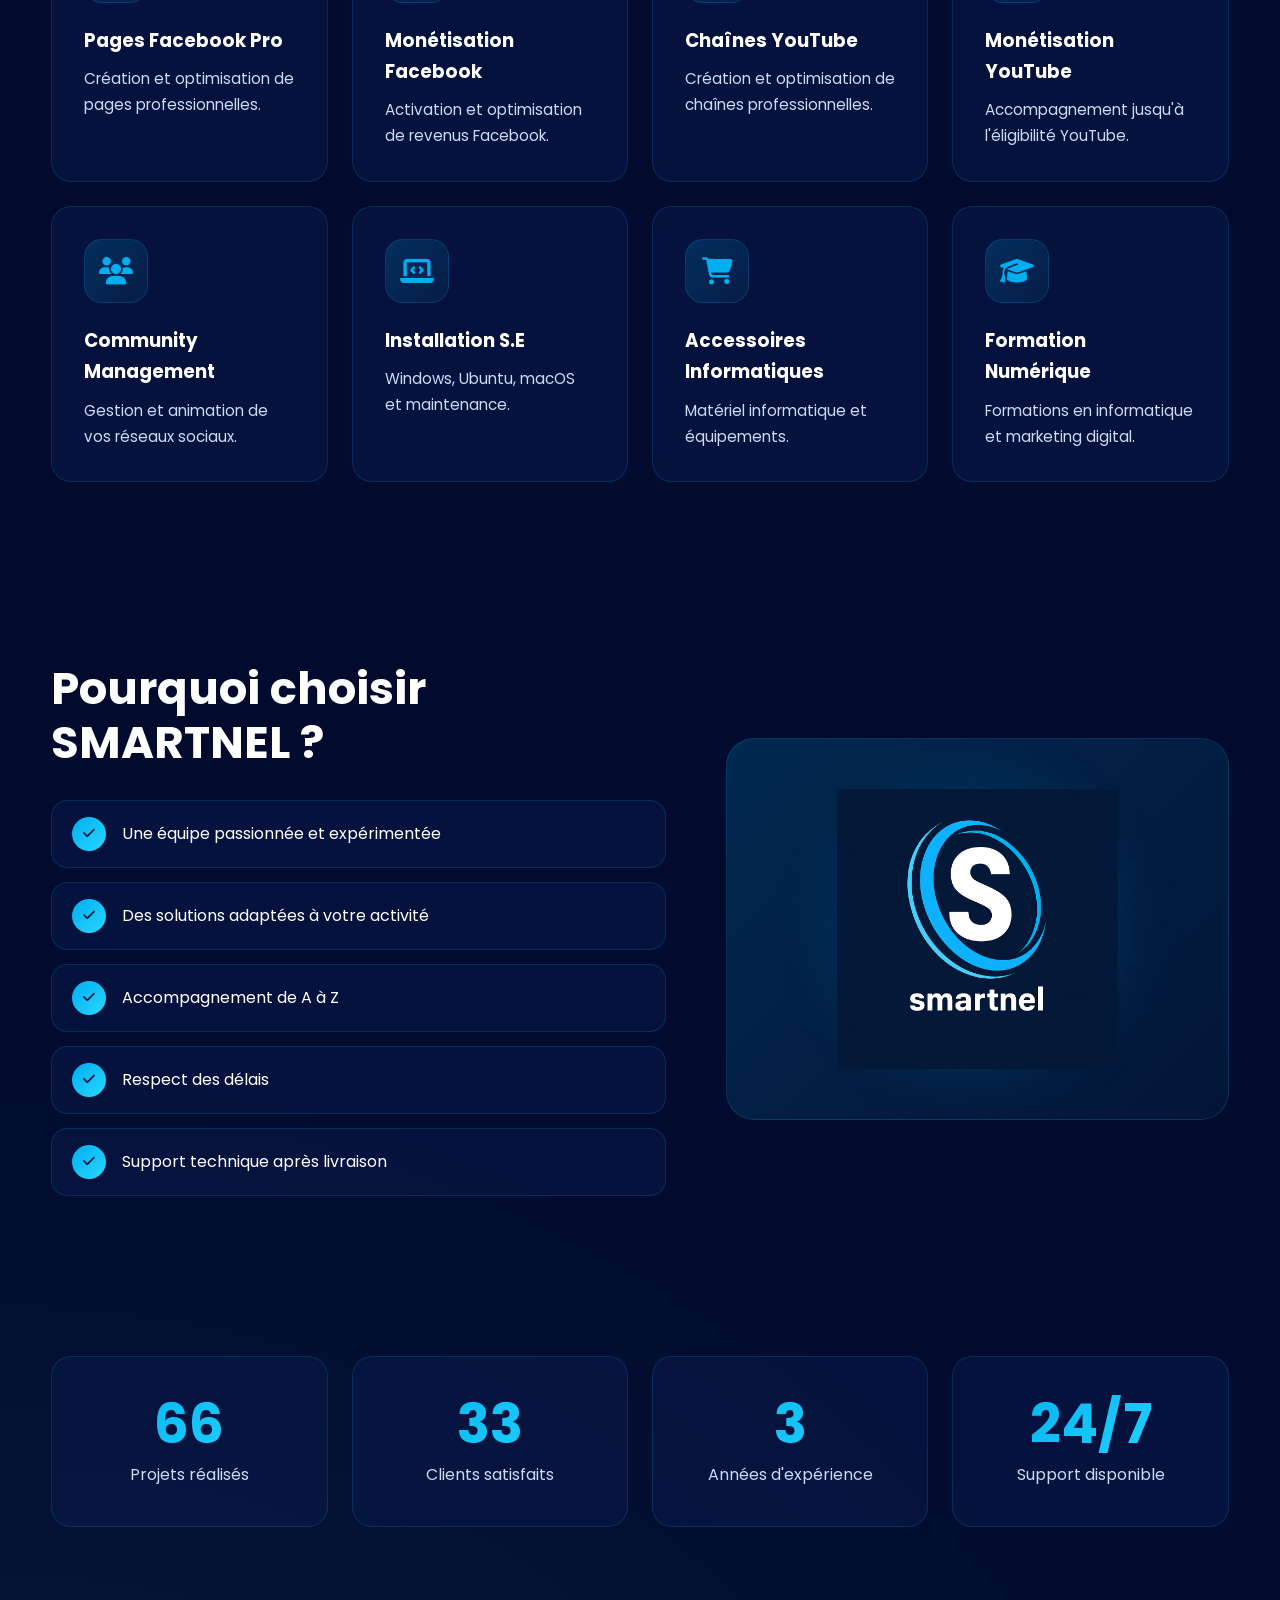
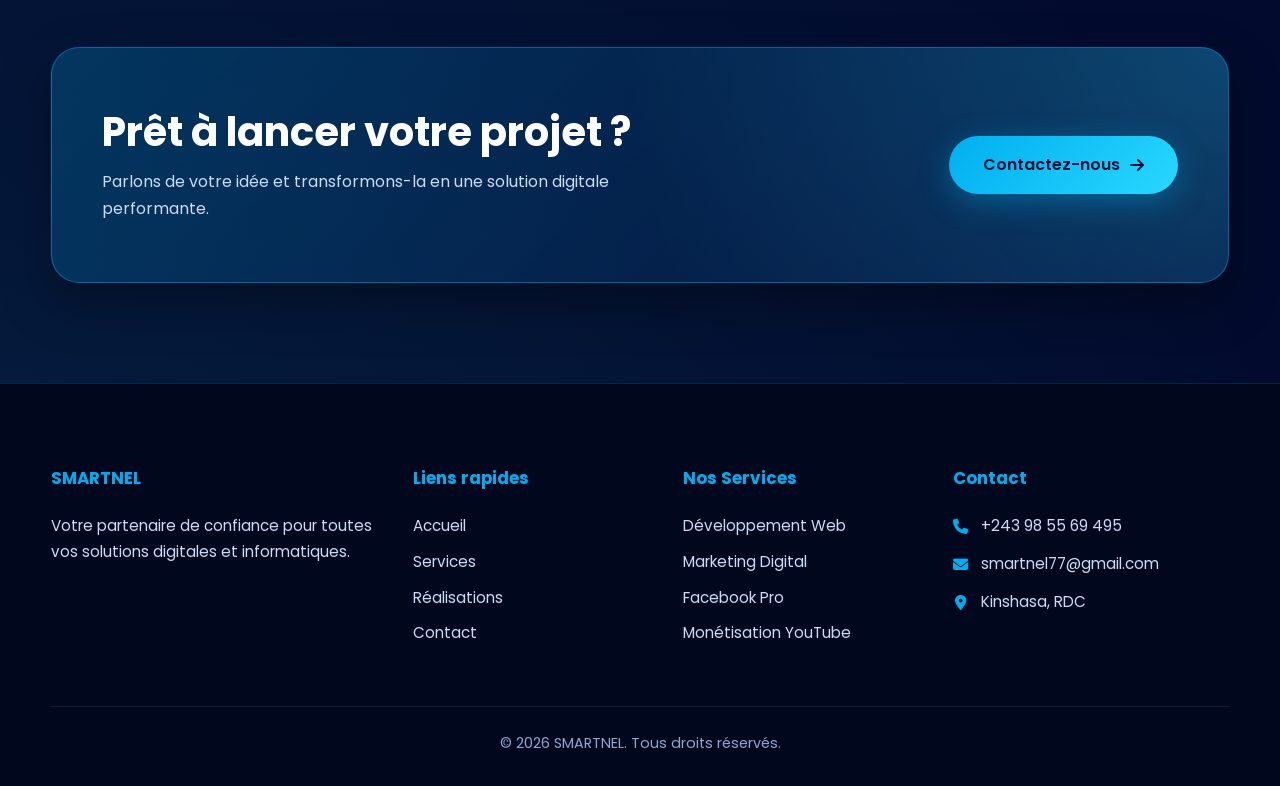
==== commit 3a0dab5c: "Update index.html" ====
--- a/index.html
+++ b/index.html
@@ -10,7 +10,7 @@
     <!-- Active les animations seulement si JavaScript fonctionne -->
     <script>document.documentElement.classList.add('js');</script>
 
-    <link rel="stylesheet" href="../CSS/index.css">
+    <link rel="stylesheet" href="https://kalufando07.github.io/smartnel.net/CSS/index.css">
 
     <link rel="preconnect" href="https://fonts.googleapis.com">
     <link rel="preconnect" href="https://fonts.gstatic.com" crossorigin>
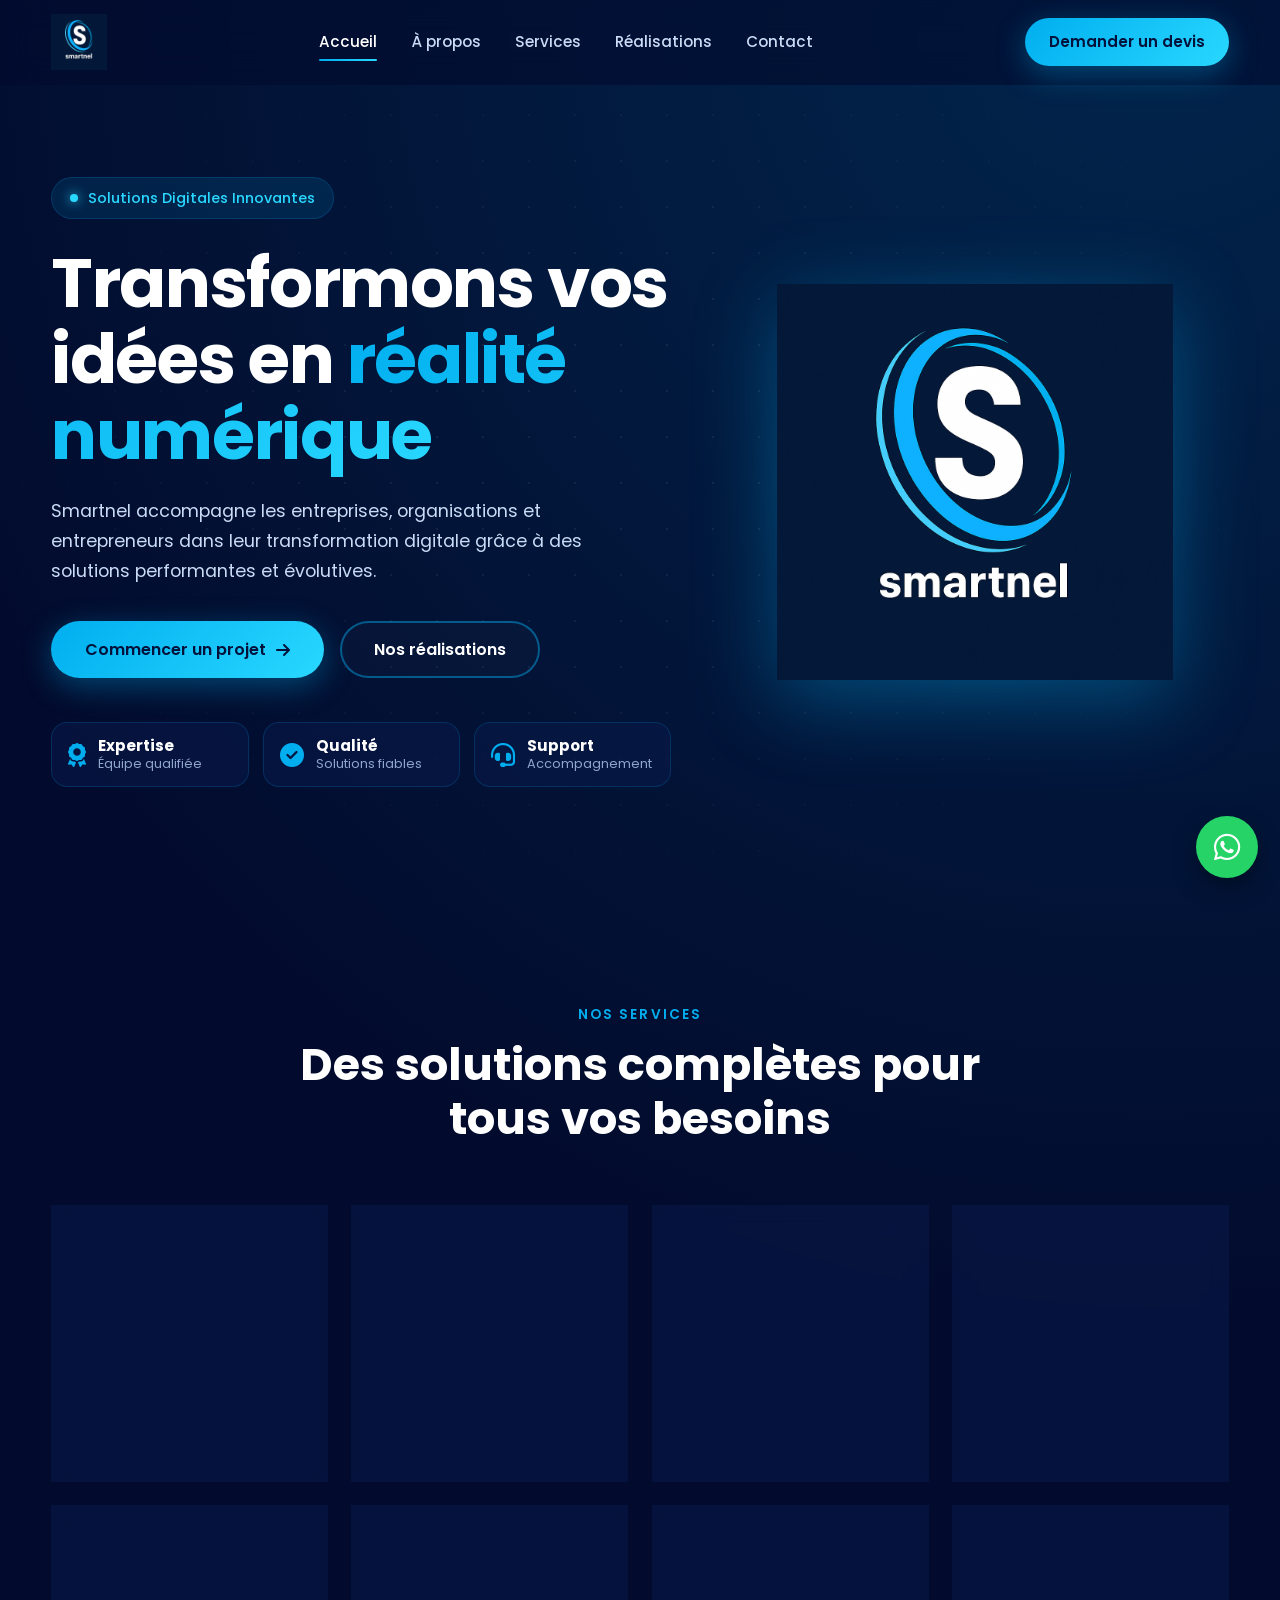
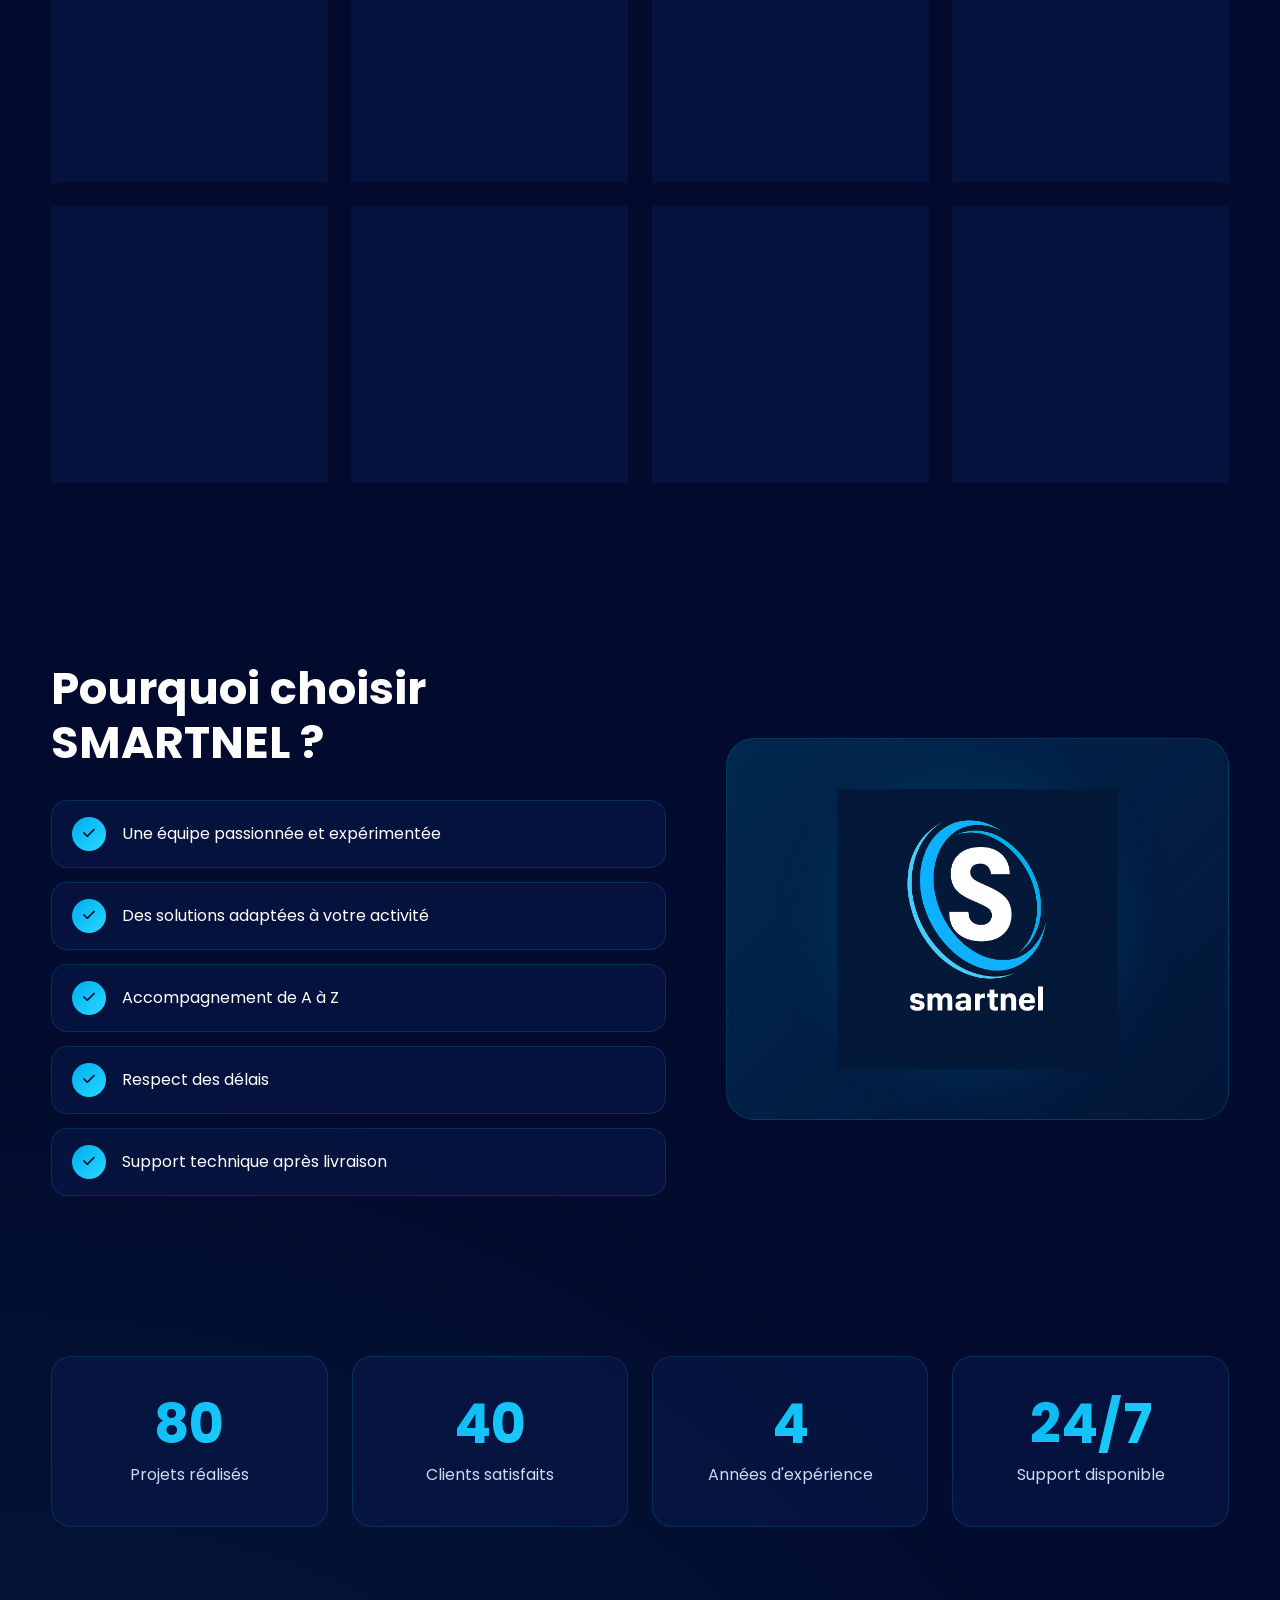
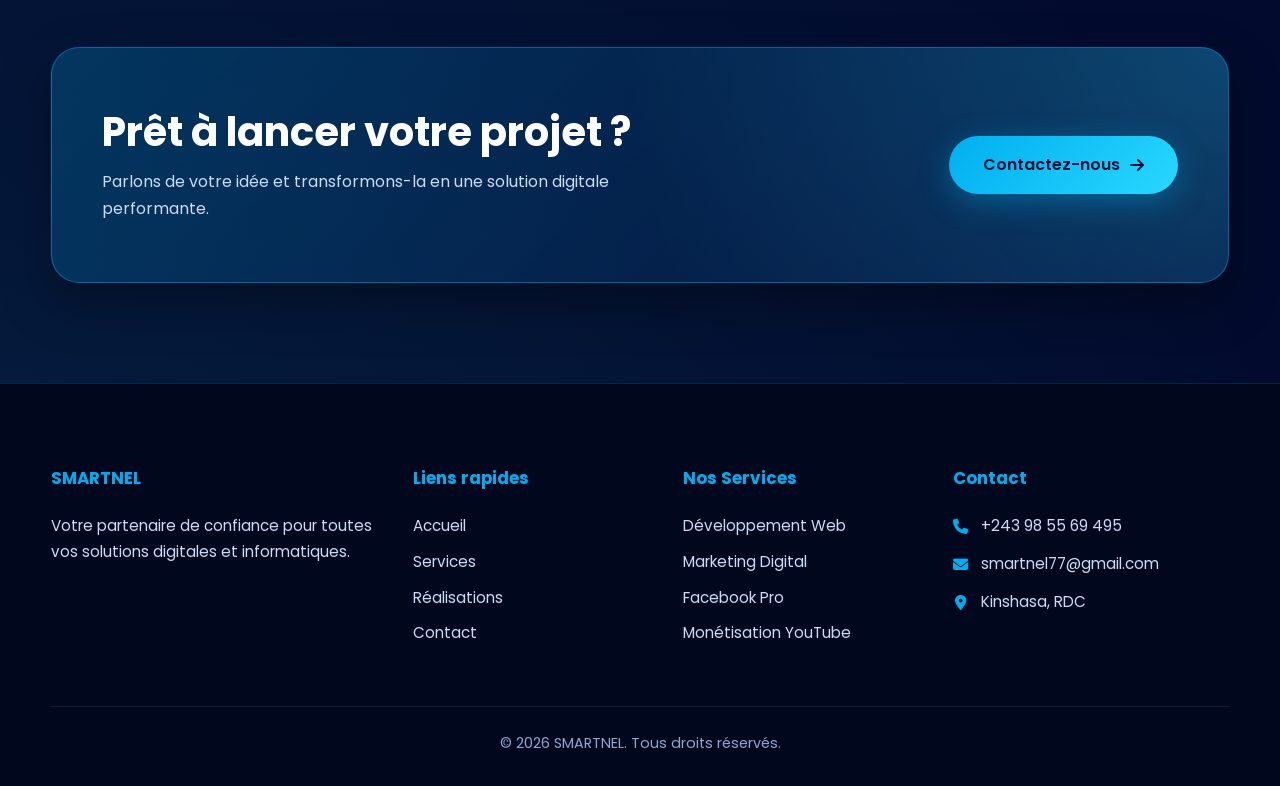
==== commit f7729236: "Refactor index.html for improved structure and content Updated HTML structure and content for the SM" ====
--- a/index.html
+++ b/index.html
@@ -10,7 +10,7 @@
     <!-- Active les animations seulement si JavaScript fonctionne -->
     <script>document.documentElement.classList.add('js');</script>
 
-    <link rel="stylesheet" href="https://kalufando07.github.io/smartnel.net/CSS/index.css">
+    <link rel="stylesheet" href="../../CSS/index.css">
 
     <link rel="preconnect" href="https://fonts.googleapis.com">
     <link rel="preconnect" href="https://fonts.gstatic.com" crossorigin>
--- a/CSS/index.css
+++ b/CSS/index.css
@@ -0,0 +1,431 @@
+/* ==========================================================
+   SMARTNEL — FEUILLE DE STYLE COMMUNE (v2)
+   À lier dans TOUTES les pages : ../CSS/index.css
+   Sections :
+   1. Variables (charte graphique)
+   2. Base
+   3. Composants réutilisables (boutons, titres, cartes, formulaires)
+   4. En-tête / navigation
+   5. Page d'accueil (hero, services, pourquoi, stats, CTA)
+   6. Pages secondaires (page-hero, contenu, grilles)
+   7. Pied de page, WhatsApp
+   8. Animations & responsive
+   ========================================================== */
+
+/* ---------- 1. CHARTE GRAPHIQUE ---------- */
+:root {
+  --bg: #020B2D;
+  --bg-soft: #061442;
+  --bg-footer: #01081E;
+  --bg-card: rgba(10, 26, 76, .55);
+
+  --primary: #00AEEF;
+  --secondary: #29D8FF;
+  --on-primary: #02123A;          /* texte sur fond cyan : meilleur contraste */
+
+  --white: #FFFFFF;
+  --text: #C9DBF5;
+  --muted: #8FA6CC;
+
+  --border: rgba(0, 174, 239, .18);
+  --border-strong: rgba(0, 174, 239, .45);
+
+  --gradient: linear-gradient(135deg, #00AEEF, #29D8FF);
+  --gradient-soft: linear-gradient(135deg, rgba(0,174,239,.18), rgba(41,216,255,.05));
+
+  --radius: 20px;
+  --radius-lg: 28px;
+
+  --shadow: 0 20px 50px rgba(0, 0, 0, .35);
+  --glow: 0 8px 30px rgba(0, 174, 239, .35);
+
+  --header-h: 84px;
+  --container: 1200px;
+}
+
+/* ---------- 2. BASE ---------- */
+*, *::before, *::after { margin: 0; padding: 0; box-sizing: border-box; }
+
+html { scroll-behavior: smooth; scroll-padding-top: calc(var(--header-h) + 10px); }
+
+body {
+  font-family: 'Poppins', sans-serif;
+  font-size: 1rem;
+  line-height: 1.7;
+  color: var(--white);
+  background:
+    radial-gradient(circle at 90% 0%, rgba(0,174,239,.16), transparent 32%),
+    radial-gradient(circle at 0% 100%, rgba(41,216,255,.10), transparent 32%),
+    var(--bg);
+  overflow-x: hidden;
+}
+
+img { max-width: 100%; display: block; }
+a { color: inherit; }
+button, input, textarea, select { font: inherit; color: inherit; }
+
+:focus-visible { outline: 2px solid var(--secondary); outline-offset: 3px; border-radius: 6px; }
+
+::selection { background: var(--primary); color: var(--on-primary); }
+
+/* Fond en points discrets */
+.particles {
+  position: fixed; inset: 0; z-index: -1; pointer-events: none;
+  background-image: radial-gradient(rgba(255,255,255,.9) 1px, transparent 1px);
+  background-size: 46px 46px;
+  opacity: .07;
+  -webkit-mask-image: radial-gradient(ellipse at center, #000 30%, transparent 80%);
+          mask-image: radial-gradient(ellipse at center, #000 30%, transparent 80%);
+}
+
+/* ---------- 3. COMPOSANTS RÉUTILISABLES ---------- */
+.container { width: min(92%, var(--container)); margin-inline: auto; }
+.section { padding: 100px 0; }
+
+/* Boutons */
+.btn-primary, .btn-secondary, .btn-nav {
+  display: inline-flex; align-items: center; justify-content: center; gap: 10px;
+  text-decoration: none; font-weight: 600; border-radius: 50px;
+  transition: transform .3s, box-shadow .3s, background .3s, border-color .3s;
+  cursor: pointer; border: 0;
+}
+.btn-primary {
+  background: var(--gradient); color: var(--on-primary);
+  padding: 15px 34px; box-shadow: var(--glow);
+}
+.btn-primary:hover { transform: translateY(-4px); box-shadow: 0 14px 40px rgba(0,174,239,.5); }
+
+.btn-secondary {
+  padding: 13px 32px; color: var(--white);
+  border: 2px solid var(--border-strong); background: rgba(255,255,255,.02);
+}
+.btn-secondary:hover { border-color: var(--secondary); background: rgba(0,174,239,.12); transform: translateY(-4px); }
+
+.btn-nav {
+  background: var(--gradient); color: var(--on-primary);
+  padding: 11px 24px; font-size: .95rem; box-shadow: var(--glow);
+}
+.btn-nav:hover { transform: translateY(-2px); }
+
+/* Titres de section */
+.section-title { text-align: center; max-width: 720px; margin: 0 auto 60px; }
+.section-title span {
+  display: inline-block; color: var(--primary); font-weight: 600;
+  letter-spacing: .15em; font-size: .85rem; margin-bottom: 12px;
+}
+.section-title h2 { font-size: clamp(1.9rem, 4vw, 2.8rem); line-height: 1.2; }
+.section-title p { color: var(--text); margin-top: 14px; }
+
+/* Carte générique (réutilisable partout) */
+.card {
+  background: var(--bg-card);
+  backdrop-filter: blur(10px); -webkit-backdrop-filter: blur(10px);
+  border: 1px solid var(--border);
+  border-radius: var(--radius);
+  padding: 32px;
+  transition: transform .4s, border-color .4s, box-shadow .4s;
+}
+.card:hover { transform: translateY(-8px); border-color: var(--primary); box-shadow: 0 0 30px rgba(0,174,239,.22); }
+
+/* Pastille d'icône */
+.icon-box {
+  width: 64px; height: 64px; border-radius: 18px;
+  display: grid; place-items: center; margin-bottom: 22px;
+  background: var(--gradient-soft); border: 1px solid var(--border);
+  color: var(--primary); font-size: 1.7rem;
+  transition: background .4s, color .4s, transform .4s;
+}
+.card:hover .icon-box { background: var(--gradient); color: var(--on-primary); transform: rotate(-6deg) scale(1.05); }
+
+/* Formulaires (page Contact) */
+.form-group { margin-bottom: 20px; }
+.form-group label { display: block; margin-bottom: 8px; font-weight: 500; color: var(--text); font-size: .95rem; }
+.form-control {
+  width: 100%; padding: 14px 18px; border-radius: 14px;
+  background: rgba(2, 11, 45, .6); border: 1px solid var(--border); color: var(--white);
+  transition: border-color .3s, box-shadow .3s;
+}
+.form-control::placeholder { color: var(--muted); }
+.form-control:focus { outline: none; border-color: var(--primary); box-shadow: 0 0 0 4px rgba(0,174,239,.18); }
+textarea.form-control { min-height: 150px; resize: vertical; }
+
+/* Étiquettes */
+.tag {
+  display: inline-block; padding: 6px 14px; border-radius: 30px; font-size: .82rem; font-weight: 500;
+  background: rgba(0,174,239,.14); color: var(--secondary); border: 1px solid var(--border);
+}
+
+/* ---------- 4. EN-TÊTE ---------- */
+header {
+  position: fixed; top: 0; left: 0; width: 100%; z-index: 999;
+  background: rgba(2, 11, 45, .6);
+  backdrop-filter: blur(16px); -webkit-backdrop-filter: blur(16px);
+  border-bottom: 1px solid transparent;
+  transition: background .3s, border-color .3s, box-shadow .3s;
+}
+header.scrolled {
+  background: rgba(2, 11, 45, .92);
+  border-bottom-color: var(--border);
+  box-shadow: 0 8px 30px rgba(0,0,0,.3);
+}
+
+.navbar {
+  width: min(92%, var(--container)); margin: auto; min-height: var(--header-h);
+  display: flex; align-items: center; justify-content: space-between; gap: 24px;
+}
+.logo img { height: 56px; width: auto; }
+
+.nav-menu { display: flex; gap: 6px; list-style: none; }
+.nav-menu a {
+  position: relative; display: block; padding: 8px 14px;
+  color: var(--text); text-decoration: none; font-weight: 500; font-size: .95rem;
+  transition: color .3s;
+}
+.nav-menu a::after {
+  content: ""; position: absolute; left: 14px; right: 14px; bottom: 2px; height: 2px;
+  background: var(--gradient); border-radius: 2px;
+  transform: scaleX(0); transform-origin: left; transition: transform .3s;
+}
+.nav-menu a:hover, .nav-menu a.active { color: var(--white); }
+.nav-menu a:hover::after, .nav-menu a.active::after { transform: scaleX(1); }
+.nav-cta-mobile { display: none; }
+
+.hamburger {
+  display: none; background: none; border: 0; cursor: pointer;
+  color: var(--white); font-size: 1.7rem; width: 46px; height: 46px; border-radius: 12px;
+}
+.hamburger:hover { background: rgba(0,174,239,.12); }
+
+/* ---------- 5. ACCUEIL ---------- */
+.hero {
+  min-height: 100vh;
+  width: min(92%, var(--container)); margin: auto;
+  padding: calc(var(--header-h) + 50px) 0 70px;
+  display: grid; grid-template-columns: 1.1fr .9fr; align-items: center; gap: 50px;
+}
+
+.hero-badge {
+  display: inline-flex; align-items: center; gap: 10px;
+  padding: 8px 18px; margin-bottom: 26px; border-radius: 30px;
+  background: rgba(0,174,239,.12); border: 1px solid var(--border);
+  color: var(--secondary); font-size: .9rem; font-weight: 500;
+}
+.hero-badge::before {
+  content: ""; width: 8px; height: 8px; border-radius: 50%;
+  background: var(--secondary); box-shadow: 0 0 12px var(--secondary);
+}
+
+.hero h1 { font-size: clamp(2.3rem, 5.4vw, 4.4rem); line-height: 1.1; font-weight: 700; margin-bottom: 24px; letter-spacing: -.02em; }
+.hero h1 span {
+  background: var(--gradient); -webkit-background-clip: text; background-clip: text;
+  -webkit-text-fill-color: transparent; color: transparent;
+}
+.hero-content > p { font-size: 1.1rem; color: var(--text); max-width: 560px; margin-bottom: 34px; }
+
+.hero-buttons { display: flex; flex-wrap: wrap; gap: 16px; margin-bottom: 44px; }
+
+.hero-features { display: grid; grid-template-columns: repeat(3, 1fr); gap: 14px; }
+.feature {
+  display: flex; align-items: center; gap: 12px; padding: 14px 16px;
+  background: var(--bg-card); border: 1px solid var(--border); border-radius: 16px;
+}
+.feature i { color: var(--primary); font-size: 1.5rem; }
+.feature h4 { font-size: .95rem; line-height: 1.2; }
+.feature p { font-size: .8rem; color: var(--muted); line-height: 1.3; }
+
+.hero-image { position: relative; display: grid; place-items: center; }
+.hero-image::before {
+  content: ""; position: absolute; width: 85%; aspect-ratio: 1; border-radius: 50%;
+  background: radial-gradient(circle, rgba(0,174,239,.35), transparent 68%);
+  filter: blur(30px);
+}
+.hero-image::after {
+  content: ""; position: absolute; width: 78%; aspect-ratio: 1; border-radius: 50%;
+  border: 1px dashed var(--border-strong);
+  animation: spin 40s linear infinite;
+}
+.hero-image img { position: relative; z-index: 1; width: 78%; animation: floating 6s ease-in-out infinite; filter: drop-shadow(0 20px 40px rgba(0,174,239,.35)); }
+
+/* Services */
+.services { padding: 100px 0; width: min(92%, var(--container)); margin: auto; }
+.services-grid { display: grid; grid-template-columns: repeat(auto-fit, minmax(260px, 1fr)); gap: 24px; }
+.service-card h3 { font-size: 1.15rem; margin-bottom: 10px; }
+.service-card p { color: var(--text); font-size: .95rem; }
+
+/* Pourquoi SMARTNEL */
+.why-smartnel {
+  width: min(92%, var(--container)); margin: auto; padding: 80px 0;
+  display: grid; grid-template-columns: 1.1fr .9fr; align-items: center; gap: 60px;
+}
+.why-left h2 { font-size: clamp(1.9rem, 4vw, 2.8rem); line-height: 1.2; margin-bottom: 30px; }
+.why-left ul { list-style: none; display: grid; gap: 14px; }
+.why-left li {
+  display: flex; align-items: center; gap: 16px; padding: 16px 20px;
+  background: var(--bg-card); border: 1px solid var(--border); border-radius: 16px;
+  transition: transform .3s, border-color .3s;
+}
+.why-left li:hover { transform: translateX(8px); border-color: var(--primary); }
+.why-left li i {
+  flex: none; width: 34px; height: 34px; border-radius: 50%; display: grid; place-items: center;
+  background: var(--gradient); color: var(--on-primary); font-size: .85rem;
+}
+.why-right {
+  position: relative; display: grid; place-items: center; padding: 50px;
+  border-radius: var(--radius-lg); background: var(--gradient-soft); border: 1px solid var(--border);
+  overflow: hidden;
+}
+.why-right::before {
+  content: ""; position: absolute; width: 70%; aspect-ratio: 1; border-radius: 50%;
+  background: radial-gradient(circle, rgba(0,174,239,.35), transparent 70%); filter: blur(24px);
+}
+.why-right img { position: relative; width: 70%; }
+
+/* Statistiques */
+.stats {
+  width: min(92%, var(--container)); margin: auto; padding: 80px 0;
+  display: grid; grid-template-columns: repeat(auto-fit, minmax(220px, 1fr)); gap: 24px;
+}
+.stat-card {
+  text-align: center; padding: 38px 20px; border-radius: var(--radius);
+  background: var(--bg-card); border: 1px solid var(--border);
+  transition: transform .3s, border-color .3s;
+}
+.stat-card:hover { transform: translateY(-6px); border-color: var(--primary); }
+.stat-card h3 {
+  font-size: clamp(2.4rem, 5vw, 3.4rem); line-height: 1.1; font-weight: 700;
+  background: var(--gradient); -webkit-background-clip: text; background-clip: text;
+  -webkit-text-fill-color: transparent; color: transparent;
+}
+.stat-card p { color: var(--text); margin-top: 6px; }
+
+/* Appel à l'action */
+.cta {
+  width: min(92%, var(--container)); margin: 40px auto 100px;
+  padding: 60px 50px; border-radius: var(--radius-lg);
+  display: flex; align-items: center; justify-content: space-between; gap: 30px; flex-wrap: wrap;
+  background:
+    radial-gradient(circle at 100% 0%, rgba(41,216,255,.25), transparent 50%),
+    linear-gradient(135deg, rgba(0,174,239,.22), rgba(6,20,66,.8));
+  border: 1px solid var(--border-strong);
+  box-shadow: var(--shadow);
+}
+.cta h2 { font-size: clamp(1.7rem, 3.6vw, 2.5rem); line-height: 1.2; margin-bottom: 12px; }
+.cta p { color: var(--text); max-width: 520px; }
+
+/* ---------- 6. PAGES SECONDAIRES ---------- */
+/* Bandeau de titre en haut de chaque page (About, Services, Blog…) */
+.page-hero {
+  padding: calc(var(--header-h) + 70px) 0 60px; text-align: center;
+  background: radial-gradient(ellipse at 50% 0%, rgba(0,174,239,.2), transparent 60%);
+}
+.page-hero h1 { font-size: clamp(2.2rem, 5vw, 3.6rem); line-height: 1.15; margin-bottom: 14px; }
+.page-hero p { color: var(--text); max-width: 640px; margin: 0 auto; }
+.breadcrumb { display: inline-flex; gap: 10px; margin-bottom: 18px; font-size: .9rem; color: var(--muted); }
+.breadcrumb a { color: var(--secondary); text-decoration: none; }
+.breadcrumb a:hover { text-decoration: underline; }
+
+.grid-2 { display: grid; grid-template-columns: repeat(2, 1fr); gap: 30px; }
+.grid-3 { display: grid; grid-template-columns: repeat(auto-fit, minmax(280px, 1fr)); gap: 28px; }
+
+/* Texte long (articles de blog, à propos) */
+.prose { max-width: 780px; margin: auto; color: var(--text); }
+.prose h2, .prose h3 { color: var(--white); margin: 36px 0 14px; line-height: 1.25; }
+.prose p { margin-bottom: 18px; }
+.prose a { color: var(--secondary); }
+.prose ul { margin: 0 0 18px 22px; }
+
+/* ---------- 7. PIED DE PAGE & WHATSAPP ---------- */
+footer { background: var(--bg-footer); border-top: 1px solid var(--border); padding: 80px 0 30px; }
+.footer-grid {
+  width: min(92%, var(--container)); margin: auto;
+  display: grid; grid-template-columns: 1.4fr 1fr 1fr 1.2fr; gap: 40px;
+}
+.footer-grid h3 { margin-bottom: 20px; color: var(--primary); font-size: 1.05rem; }
+.footer-grid p, .footer-grid li { color: var(--text); font-size: .95rem; }
+.footer-grid ul { list-style: none; }
+.footer-grid li { margin-bottom: 10px; }
+.footer-grid a { text-decoration: none; transition: color .3s, padding .3s; }
+.footer-grid ul a:hover { color: var(--secondary); padding-left: 6px; }
+.footer-contact p { display: flex; align-items: flex-start; gap: 12px; margin-bottom: 12px; }
+.footer-contact i { color: var(--primary); margin-top: 6px; width: 16px; text-align: center; }
+.footer-bottom {
+  width: min(92%, var(--container)); margin: 50px auto 0; padding-top: 24px;
+  text-align: center; color: var(--muted); font-size: .9rem;
+  border-top: 1px solid rgba(255,255,255,.08);
+}
+
+.whatsapp {
+  position: fixed; right: 22px; bottom: 22px; z-index: 999;
+  width: 62px; height: 62px; border-radius: 50%;
+  display: grid; place-items: center;
+  background: #25D366; color: var(--white); font-size: 1.9rem; text-decoration: none;
+  box-shadow: 0 10px 25px rgba(0,0,0,.35);
+  animation: pulse 2s infinite; transition: transform .3s;
+}
+.whatsapp:hover { transform: scale(1.1); }
+
+/* ---------- 8. ANIMATIONS ---------- */
+@keyframes floating { 0%, 100% { transform: translateY(0); } 50% { transform: translateY(-18px); } }
+@keyframes spin { to { transform: rotate(360deg); } }
+@keyframes pulse {
+  0%   { box-shadow: 0 0 0 0 rgba(37,211,102,.6), 0 10px 25px rgba(0,0,0,.35); }
+  70%  { box-shadow: 0 0 0 20px rgba(37,211,102,0), 0 10px 25px rgba(0,0,0,.35); }
+  100% { box-shadow: 0 0 0 0 rgba(37,211,102,0), 0 10px 25px rgba(0,0,0,.35); }
+}
+
+/* Apparition au défilement (activée seulement si JavaScript est actif) */
+.js .reveal { opacity: 0; transform: translateY(28px); transition: opacity .7s ease, transform .7s ease; }
+.js .reveal.visible { opacity: 1; transform: none; }
+.js .reveal[data-delay="1"] { transition-delay: .08s; }
+.js .reveal[data-delay="2"] { transition-delay: .16s; }
+.js .reveal[data-delay="3"] { transition-delay: .24s; }
+
+@media (prefers-reduced-motion: reduce) {
+  *, *::before, *::after { animation: none !important; transition: none !important; scroll-behavior: auto !important; }
+  .js .reveal { opacity: 1; transform: none; }
+}
+
+/* ---------- RESPONSIVE ---------- */
+@media (max-width: 991px) {
+  .hero { grid-template-columns: 1fr; text-align: center; min-height: auto; gap: 30px; }
+  .hero-content > p { margin-inline: auto; }
+  .hero-buttons { justify-content: center; }
+  .hero-image { order: -1; }
+  .hero-image img { width: 52%; }
+  .hero-image::after { width: 56%; }
+  .hero-image::before { width: 60%; }
+
+  .why-smartnel { grid-template-columns: 1fr; }
+  .footer-grid { grid-template-columns: 1fr 1fr; }
+  .grid-2 { grid-template-columns: 1fr; }
+
+  .btn-nav { display: none; }
+  .hamburger { display: grid; place-items: center; }
+
+  .nav-menu {
+    position: absolute; top: 100%; left: 0; right: 0;
+    flex-direction: column; gap: 0; padding: 12px 4%;
+    background: rgba(2, 11, 45, .97);
+    border-bottom: 1px solid var(--border);
+    box-shadow: 0 20px 40px rgba(0,0,0,.4);
+    max-height: 0; overflow: hidden; opacity: 0; visibility: hidden;
+    transition: max-height .4s ease, opacity .3s, visibility .3s;
+  }
+  .nav-menu.open { max-height: 480px; opacity: 1; visibility: visible; padding: 16px 4% 24px; }
+  .nav-menu a { padding: 14px 6px; border-bottom: 1px solid rgba(255,255,255,.06); font-size: 1rem; }
+  .nav-menu a::after { display: none; }
+  .nav-menu a.active { color: var(--primary); }
+  .nav-cta-mobile { display: block; margin-top: 16px; }
+  .nav-menu .nav-cta-mobile a { display: flex; border: 0; text-align: center; color: var(--on-primary); }
+
+  .cta { padding: 44px 28px; text-align: center; justify-content: center; }
+}
+
+@media (max-width: 576px) {
+  .section, .services { padding: 70px 0; }
+  .hero-features { grid-template-columns: 1fr; }
+  .hero-buttons .btn-primary, .hero-buttons .btn-secondary { width: 100%; }
+  .footer-grid { grid-template-columns: 1fr; }
+  .logo img { height: 48px; }
+  .whatsapp { width: 56px; height: 56px; right: 16px; bottom: 16px; }
+}
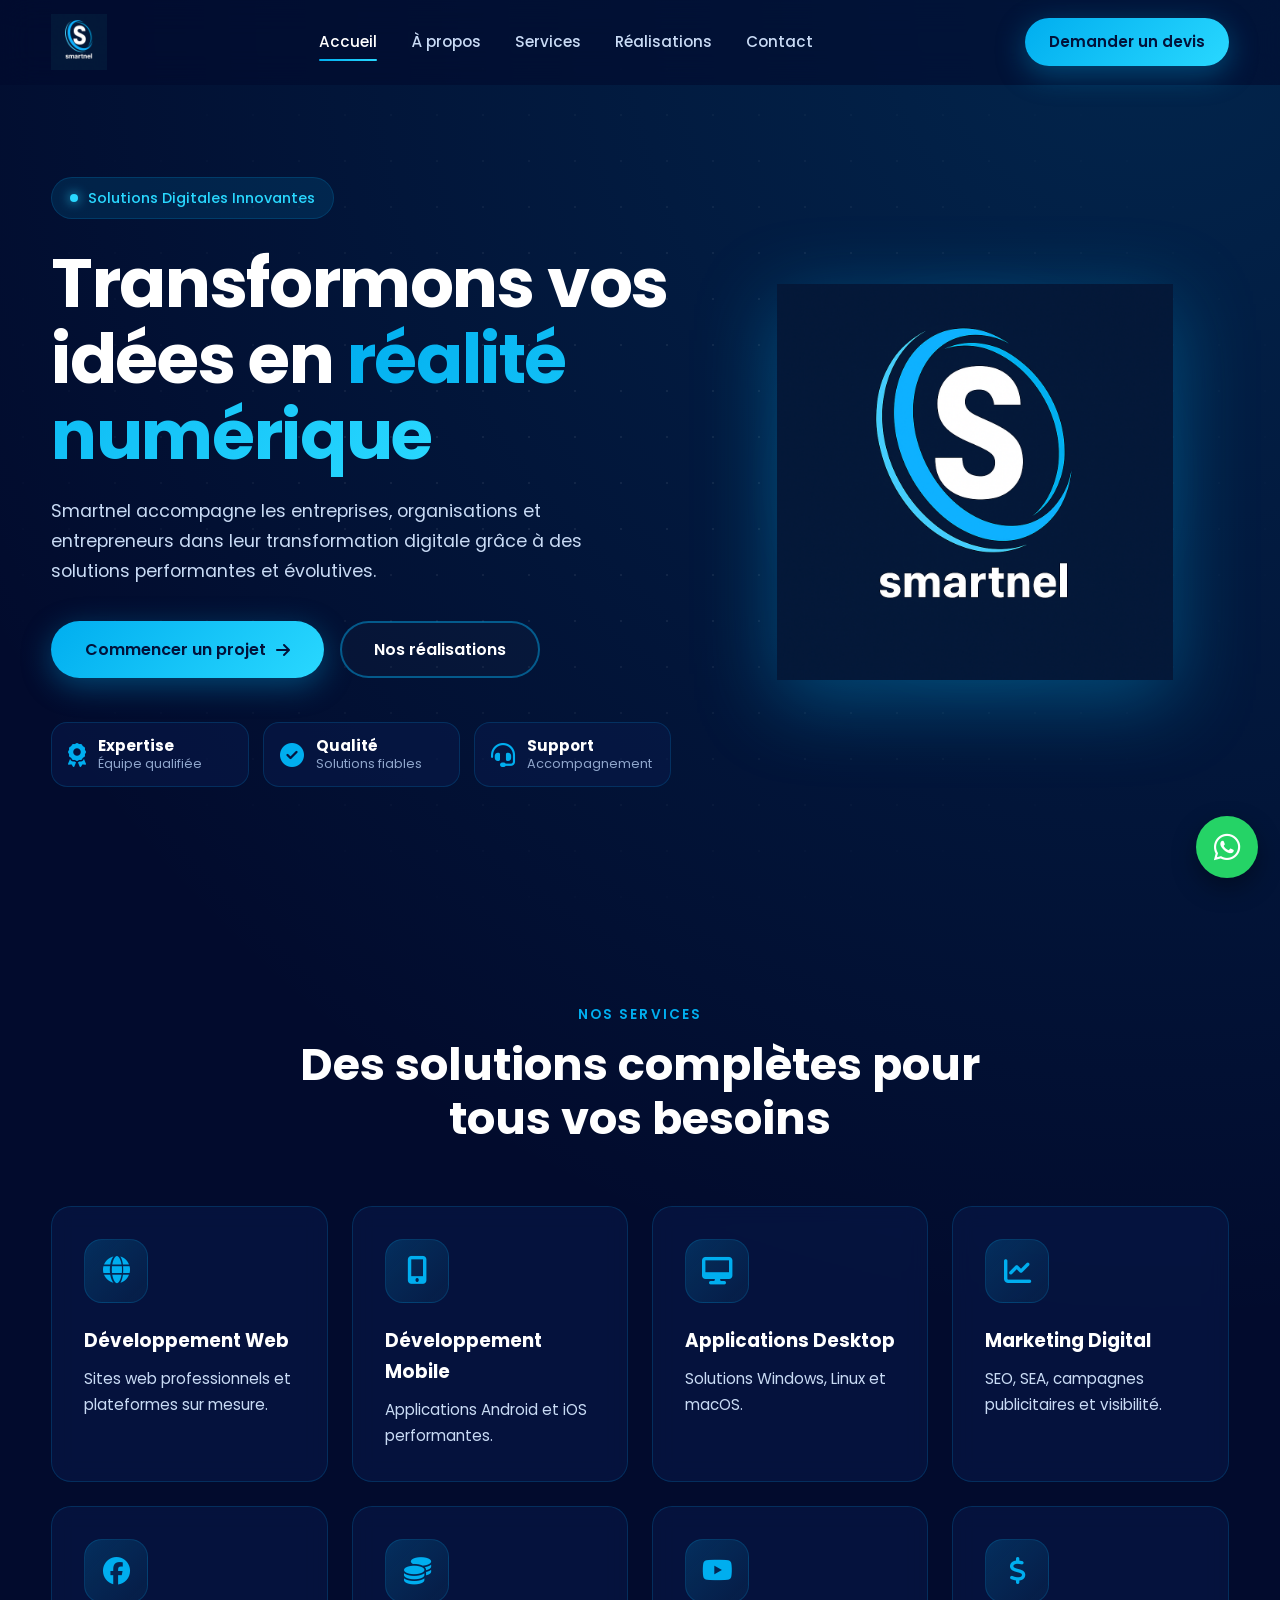
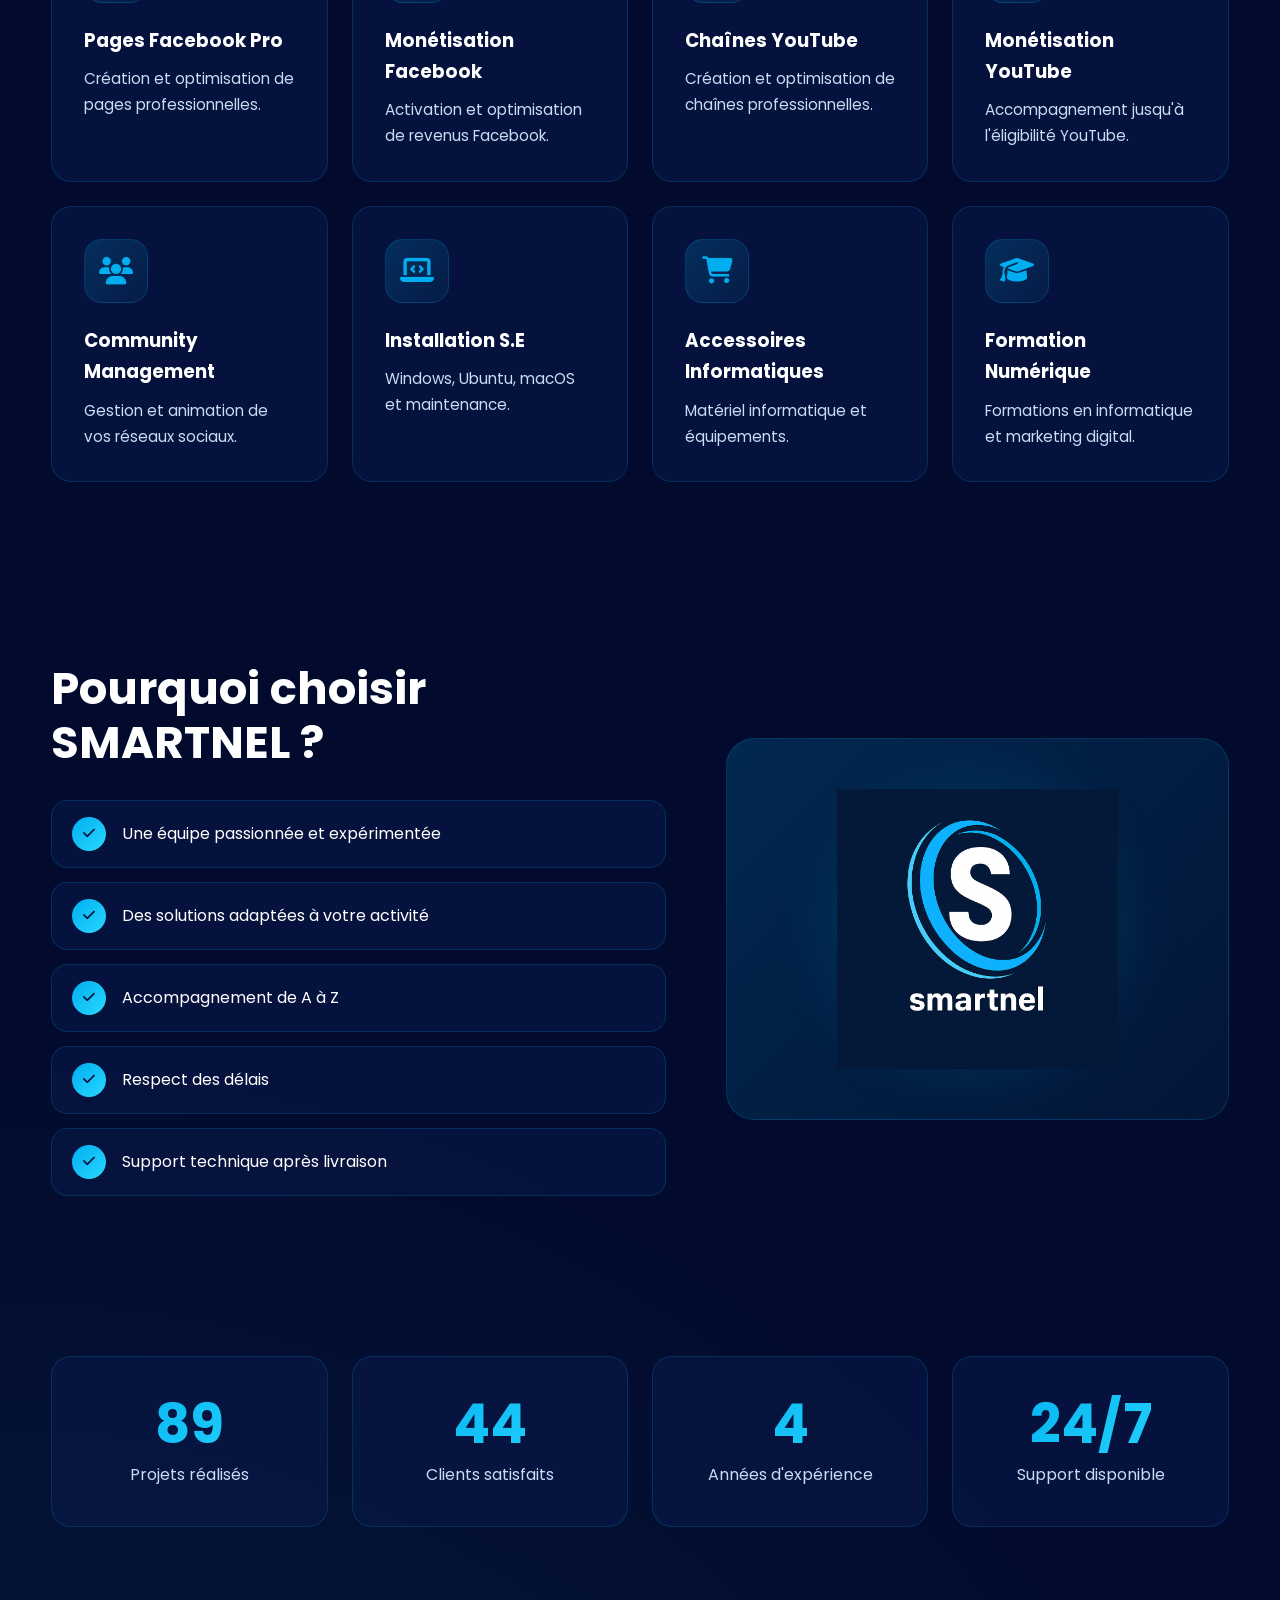
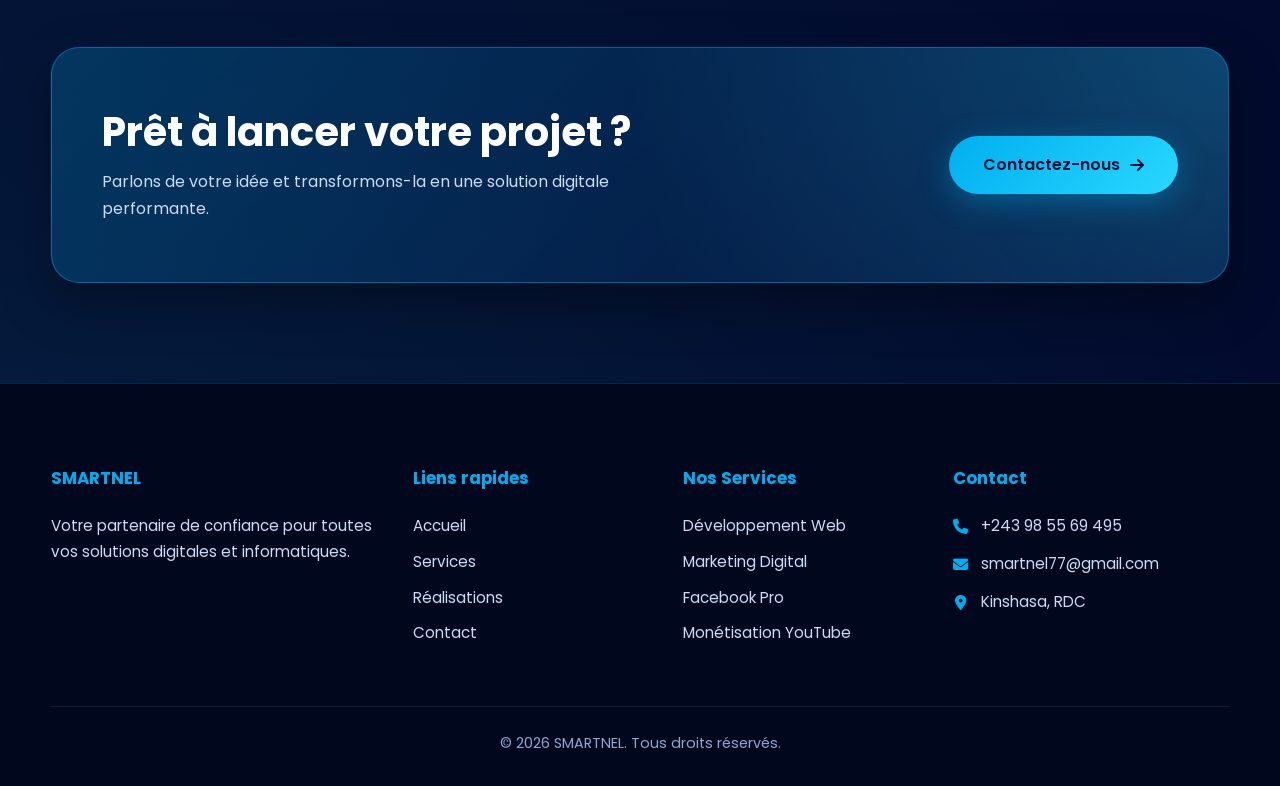
==== commit 5fdb9c8f: "Update index.html" ====
--- a/index.html
+++ b/index.html
@@ -10,7 +10,7 @@
     <!-- Active les animations seulement si JavaScript fonctionne -->
     <script>document.documentElement.classList.add('js');</script>
 
-    <link rel="stylesheet" href="../../CSS/index.css">
+    <link rel="stylesheet" href="CSS/index.css">
 
     <link rel="preconnect" href="https://fonts.googleapis.com">
     <link rel="preconnect" href="https://fonts.gstatic.com" crossorigin>
@@ -18,7 +18,7 @@
 
     <link rel="stylesheet" href="https://cdnjs.cloudflare.com/ajax/libs/font-awesome/6.5.0/css/all.min.css">
 
-    <script src="../JS/main.js" defer></script>
+    <script src="JS/main.js" defer></script>
 </head>
 
 <body>
@@ -31,19 +31,19 @@
         <nav class="navbar" aria-label="Navigation principale">
 
             <a href="index.html" class="logo" aria-label="SMARTNEL - Accueil">
-                <img src="../IMAGES/logo final smarnel Business.png" alt="SMARTNEL">
+                <img src="IMAGES/logo%20final%20smarnel%20Business.png" alt="SMARTNEL">
             </a>
 
             <ul class="nav-menu" id="menu">
                 <li><a href="index.html" class="active">Accueil</a></li>
-                <li><a href="./HTML/About.html">À propos</a></li>
-                <li><a href="./HTML/Services.html">Services</a></li>
-                <li><a href="./HTML/realisation.html">Réalisations</a></li>
-                <li><a href="./HTML/Contact.html">Contact</a></li>
-                <li class="nav-cta-mobile"><a href="./HTML/Contact.html" class="btn-nav">Demander un devis</a></li>
+                <li><a href="HTML/About.html">À propos</a></li>
+                <li><a href="HTML/Services.html">Services</a></li>
+                <li><a href="HTML/realisation.html">Réalisations</a></li>
+                <li><a href="HTML/Contact.html">Contact</a></li>
+                <li class="nav-cta-mobile"><a href="HTML/Contact.html" class="btn-nav">Demander un devis</a></li>
             </ul>
 
-            <a href="./HTML/Contact.html" class="btn-nav">Demander un devis</a>
+            <a href="HTML/Contact.html" class="btn-nav">Demander un devis</a>
 
             <button class="hamburger" type="button" aria-label="Ouvrir le menu" aria-controls="menu" aria-expanded="false">
                 <i class="fas fa-bars"></i>
@@ -73,10 +73,10 @@
             </p>
 
             <div class="hero-buttons">
-                <a href="Contact.html" class="btn-primary">
+                <a href="HTML/Contact.html" class="btn-primary">
                     Commencer un projet <i class="fas fa-arrow-right"></i>
                 </a>
-                <a href="realisation.html" class="btn-secondary">Nos réalisations</a>
+                <a href="HTML/realisation.html" class="btn-secondary">Nos réalisations</a>
             </div>
 
             <div class="hero-features">
@@ -110,7 +110,7 @@
         </div>
 
         <div class="hero-image reveal" data-delay="2">
-            <img src="../IMAGES/logo final smarnel Business.png" alt="Smartnel">
+            <img src="IMAGES/logo%20final%20smarnel%20Business.png" alt="Smartnel">
         </div>
 
     </section>
@@ -219,7 +219,7 @@
         </div>
 
         <div class="why-right reveal" data-delay="2">
-            <img src="../IMAGES/logo final smarnel Business.png" alt="Logo Smartnel">
+            <img src="IMAGES/logo%20final%20smarnel%20Business.png" alt="Logo Smartnel">
         </div>
 
     </section>
@@ -260,7 +260,7 @@
             </p>
         </div>
 
-        <a href="Contact.html" class="btn-primary">
+        <a href="HTML/Contact.html" class="btn-primary">
             Contactez-nous <i class="fas fa-arrow-right"></i>
         </a>
 
@@ -285,19 +285,19 @@
                 <h3>Liens rapides</h3>
                 <ul>
                     <li><a href="index.html">Accueil</a></li>
-                    <li><a href="Services.html">Services</a></li>
-                    <li><a href="realisation.html">Réalisations</a></li>
-                    <li><a href="Contact.html">Contact</a></li>
+                    <li><a href="HTML/Services.html">Services</a></li>
+                    <li><a href="HTML/realisation.html">Réalisations</a></li>
+                    <li><a href="HTML/Contact.html">Contact</a></li>
                 </ul>
             </div>
 
             <div>
                 <h3>Nos Services</h3>
                 <ul>
-                    <li><a href="Services.html">Développement Web</a></li>
-                    <li><a href="Services.html">Marketing Digital</a></li>
-                    <li><a href="Services.html">Facebook Pro</a></li>
-                    <li><a href="Services.html">Monétisation YouTube</a></li>
+                    <li><a href="HTML/Services.html">Développement Web</a></li>
+                    <li><a href="HTML/Services.html">Marketing Digital</a></li>
+                    <li><a href="HTML/Services.html">Facebook Pro</a></li>
+                    <li><a href="HTML/Services.html">Monétisation YouTube</a></li>
                 </ul>
             </div>
 
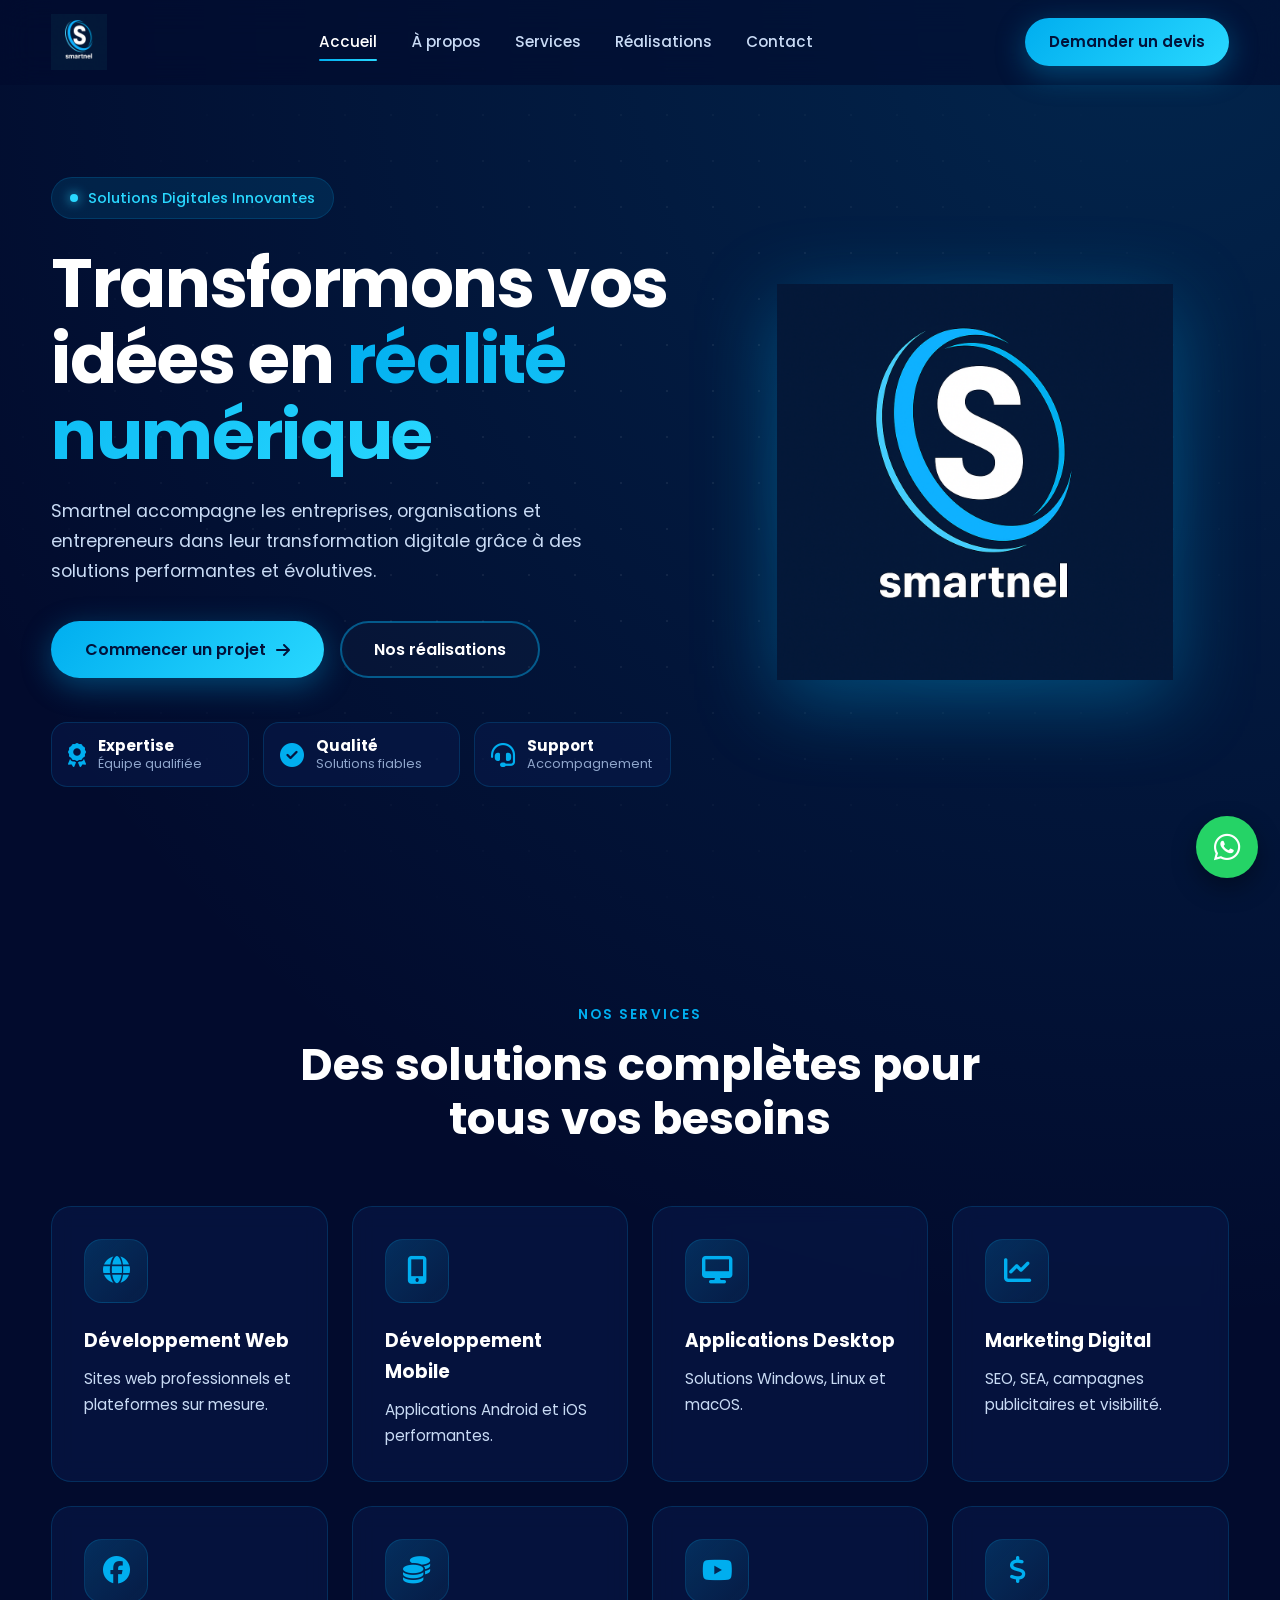
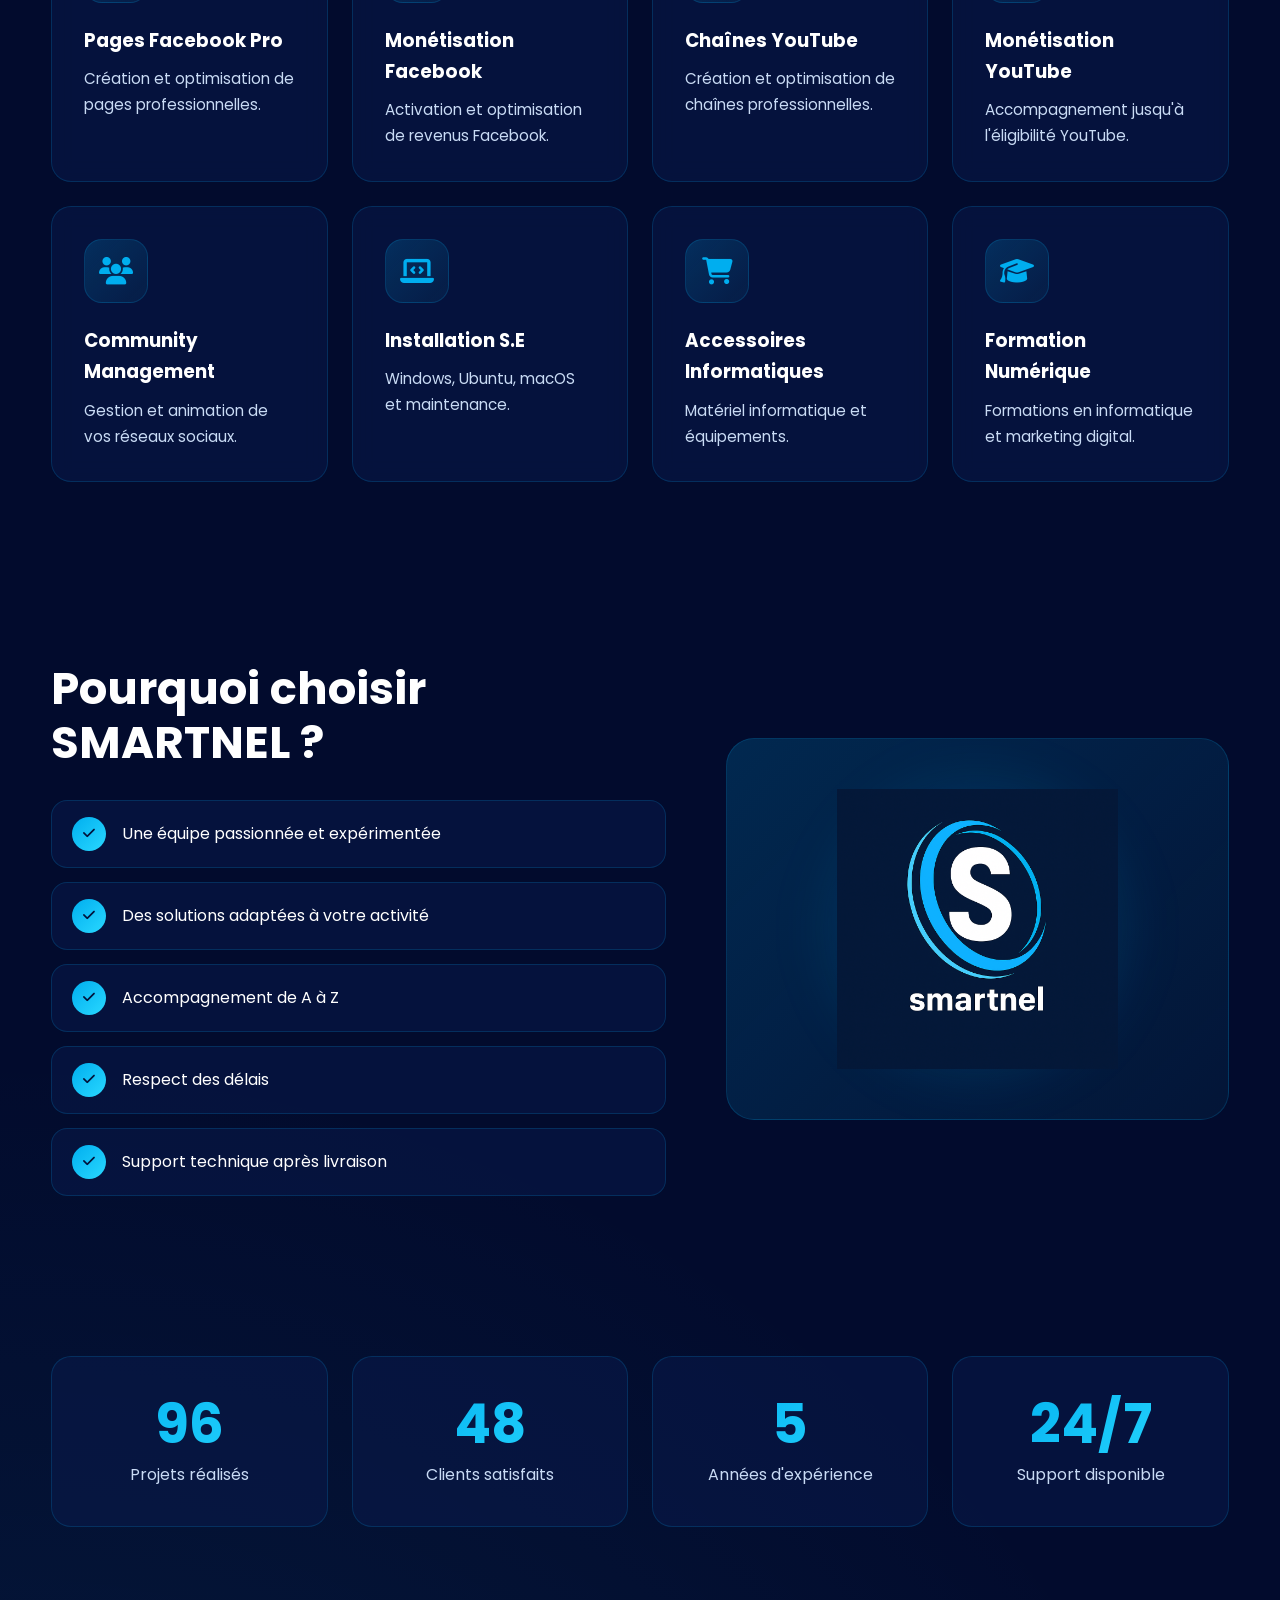
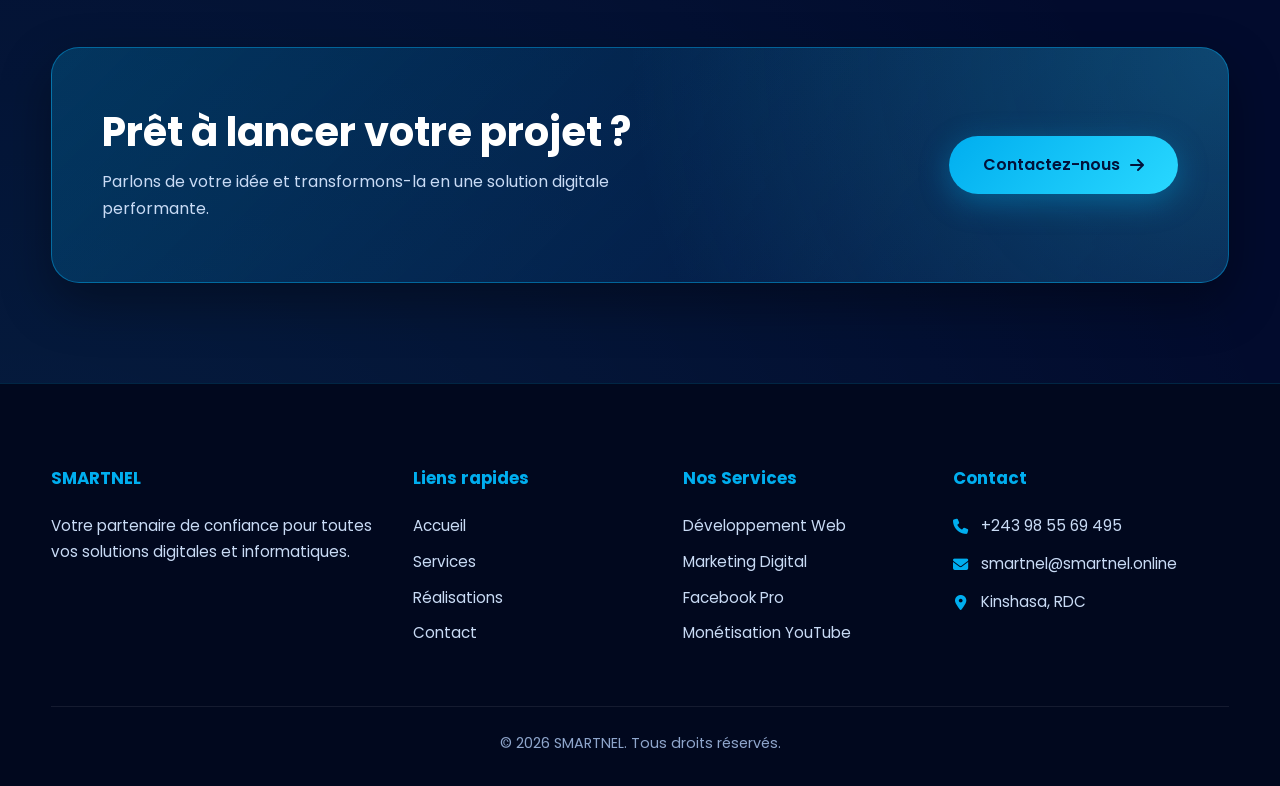
==== commit dc4aaa94: "Fix HTML encoding issues in index.html" ====
--- a/index.html
+++ b/index.html
@@ -304,7 +304,7 @@
             <div class="footer-contact">
                 <h3>Contact</h3>
                 <p><i class="fas fa-phone"></i> <a href="tel:+243985569495">+243 98 55 69 495</a></p>
-                <p><i class="fas fa-envelope"></i> <a href="mailto:smartnel77@gmail.com">smartnel77@gmail.com</a></p>
+                <p><i class="fas fa-envelope"></i> <a href="mailto:smartnel@smartnel.online">smartnel@smartnel.online</a></p>
                 <p><i class="fas fa-location-dot"></i> Kinshasa, RDC</p>
             </div>
 
--- a/CSS/index.css
+++ b/CSS/index.css
@@ -99,7 +99,7 @@
   padding: 13px 32px; color: var(--white);
   border: 2px solid var(--border-strong); background: rgba(255,255,255,.02);
 }
-.btn-secondary:hover { border-color: var(--secondary); background: rgba(0,174,239,.12); transform: translateY(-4px); }
+.btn-secondary:hover { border-color: var(--secondary); background: rgba(0,174,239,.12); transform: translateY(-4px); } 
 
 .btn-nav {
   background: var(--gradient); color: var(--on-primary);
@@ -428,4 +428,4 @@
   .footer-grid { grid-template-columns: 1fr; }
   .logo img { height: 48px; }
   .whatsapp { width: 56px; height: 56px; right: 16px; bottom: 16px; }
-}+}
